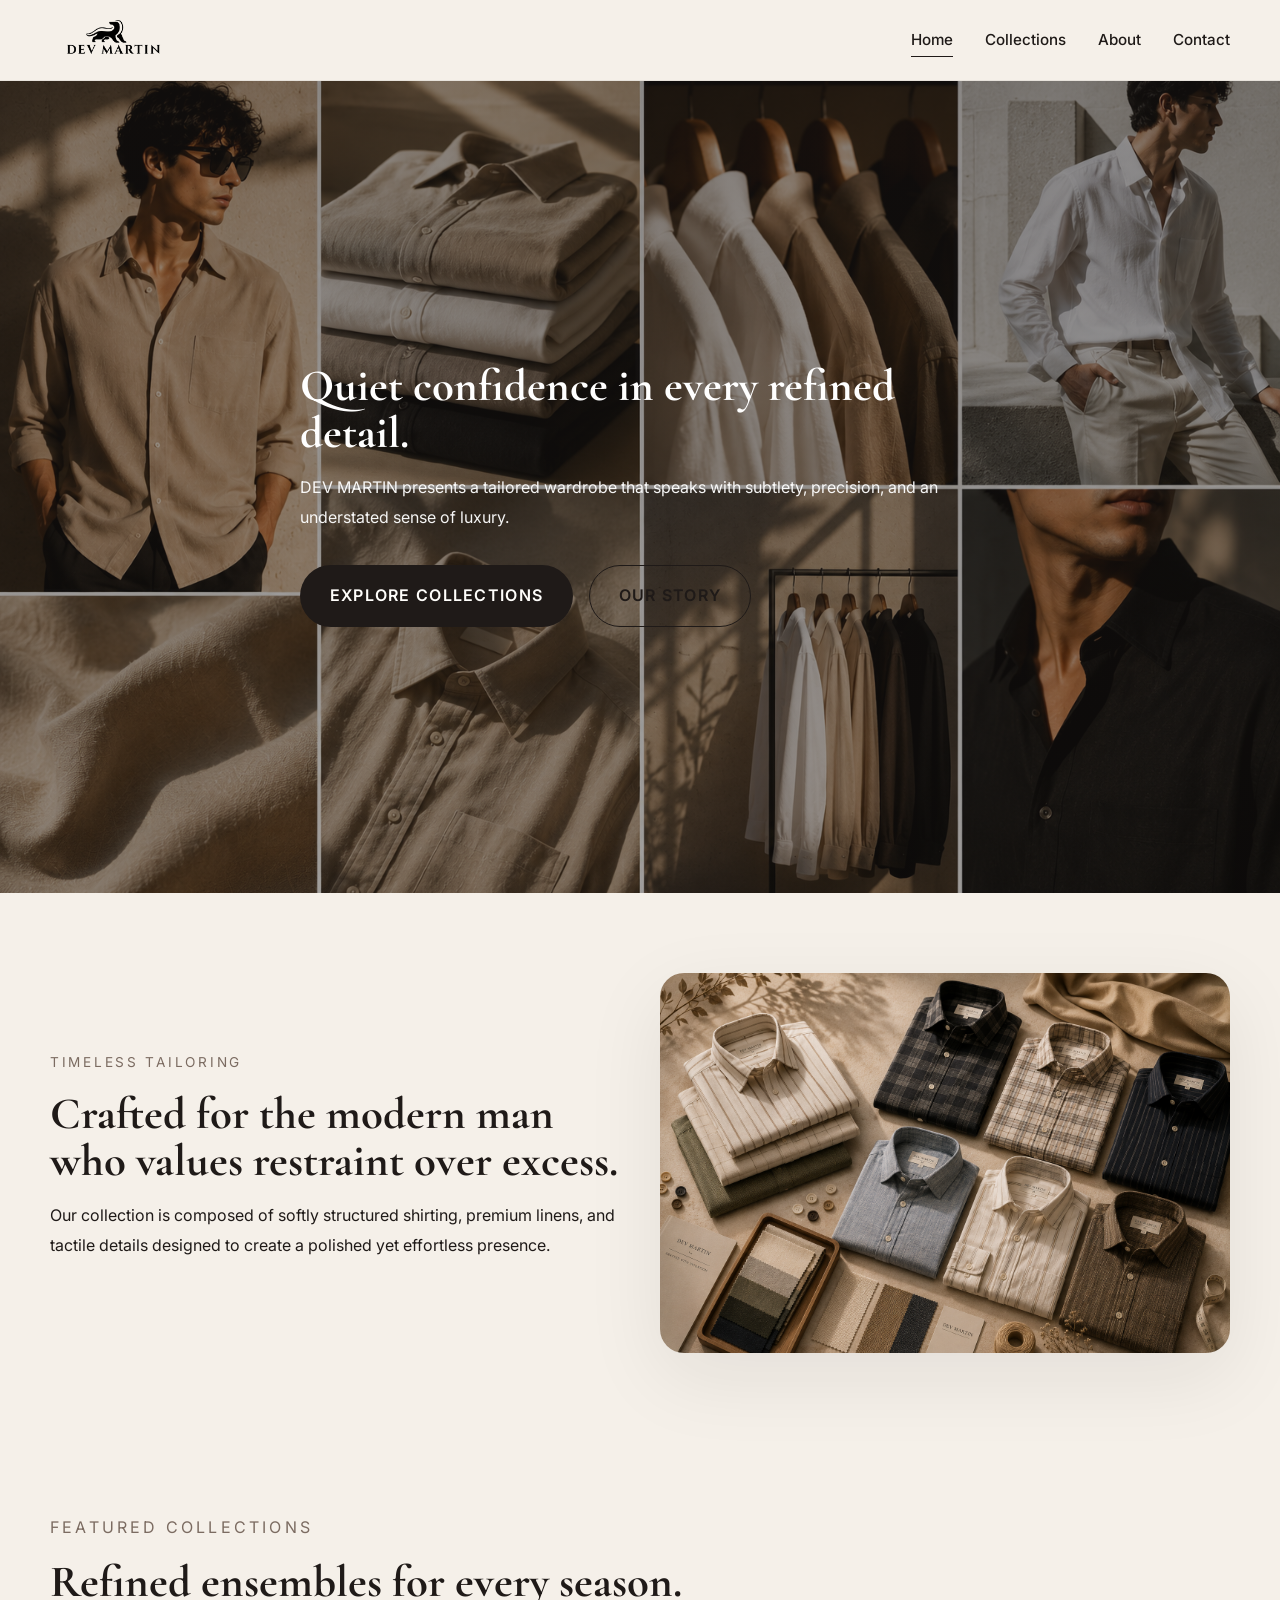
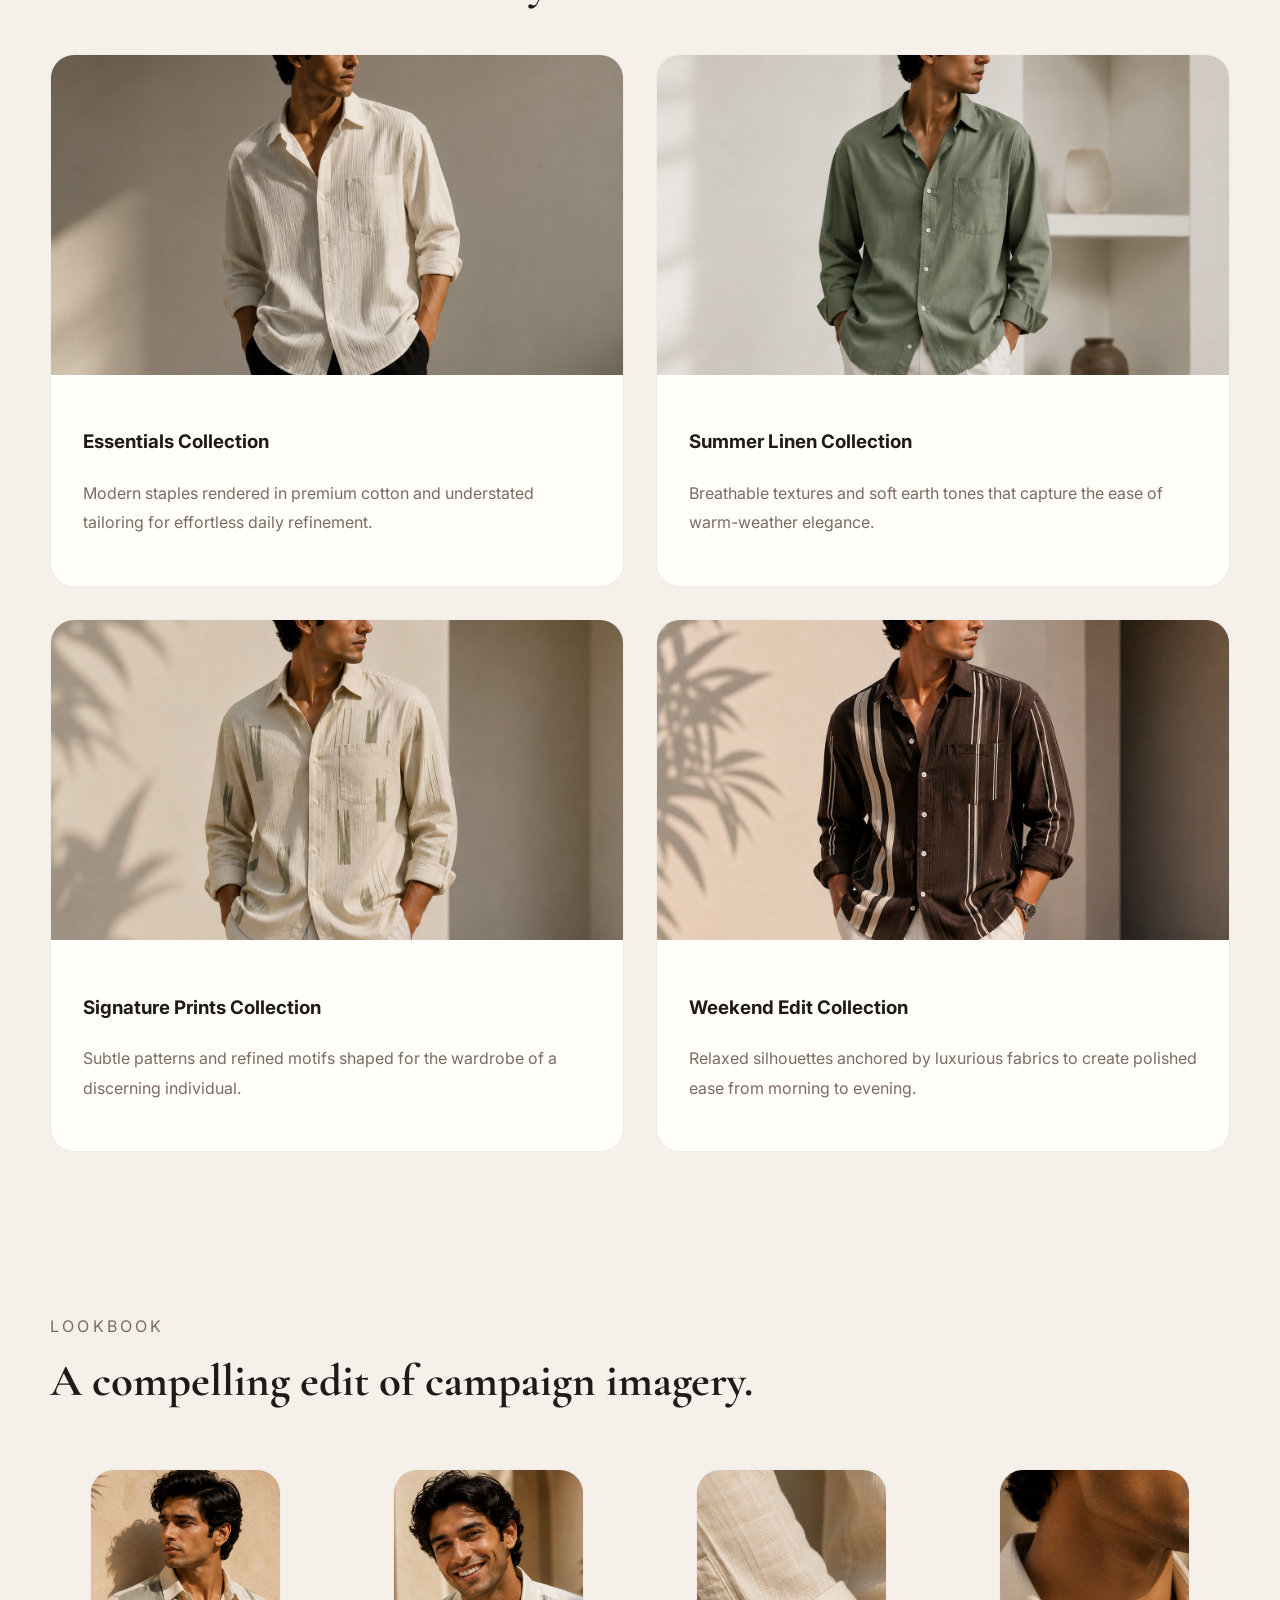
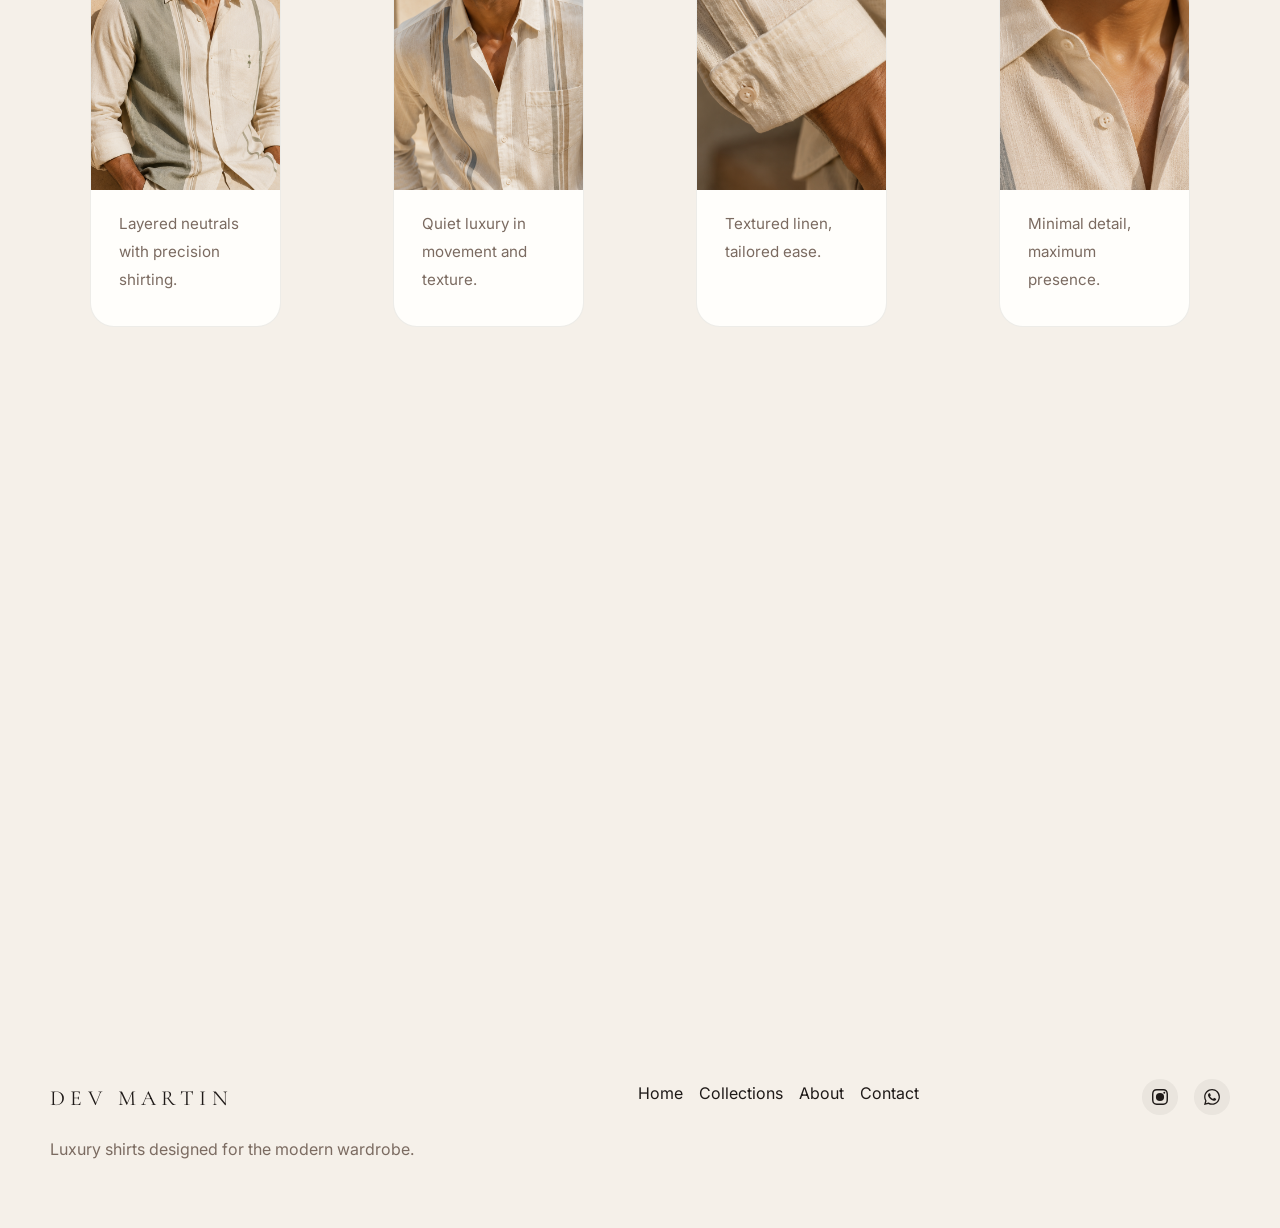
==== index.html @ 381adfbc "initial commit" ====
<!DOCTYPE html>
<html lang="en">
<head>
  <meta charset="UTF-8">
  <meta name="viewport" content="width=device-width, initial-scale=1.0">
  <title>DEV MARTIN | Luxury Shirt Atelier</title>
  <link rel="preconnect" href="https://fonts.googleapis.com">
  <link rel="preconnect" href="https://fonts.gstatic.com" crossorigin>
  <link href="https://fonts.googleapis.com/css2?family=Cormorant+Garamond:wght@500;600;700&family=Inter:wght@300;400;500;600;700&display=swap" rel="stylesheet">
  <link rel="stylesheet" href="css/style.css">
</head>
<body>
  <header class="site-header">
    <div class="container header-inner">
      <div class="brand-wrapper">
        <img src="assets\logos\logo_black.png" alt="Logo" class="brand-logo">
        <a href="index.html" class="brand"></a>
      </div>
      <nav class="site-nav">
        <ul class="nav-list">
          <li><a href="index.html" class="nav-link">Home</a></li>
          <li><a href="collections.html" class="nav-link">Collections</a></li>
          <li><a href="about.html" class="nav-link">About</a></li>
          <li><a href="contact.html" class="nav-link">Contact</a></li>
        </ul>
      </nav>
      <button class="mobile-toggle" aria-label="Open navigation">
        <span></span>
        <span></span>
        <span></span>
      </button>
    </div>
    <div class="mobile-menu">
      <ul class="mobile-nav-list">
        <li><a href="index.html" class="nav-link">Home</a></li>
        <li><a href="collections.html" class="nav-link">Collections</a></li>
        <li><a href="about.html" class="nav-link">About</a></li>
        <li><a href="contact.html" class="nav-link">Contact</a></li>
      </ul>
    </div>
  </header>

  <main>
    <section class="hero hero-home">
      <!-- Hero Image -->
      <div class="hero-image" aria-hidden="true"></div>
      <div class="hero-copy container">
        <p class="eyebrow"></p>
        <h1>Quiet confidence in every refined detail.</h1>
        <p class="hero-text">DEV MARTIN presents a tailored wardrobe that speaks with subtlety, precision, and an understated sense of luxury.</p>
        <div class="hero-actions">
          <a href="collections.html" class="button button-primary">Explore Collections</a>
          <a href="about.html" class="button button-secondary">Our Story</a>
        </div>
      </div>
    </section>

    <section class="section intro-section container" id="brand-intro">
      <div class="grid-two">
        <div class="intro-copy reveal">
          <p class="eyebrow">Timeless tailoring</p>
          <h2>Crafted for the modern man who values restraint over excess.</h2>
          <p>Our collection is composed of softly structured shirting, premium linens, and tactile details designed to create a polished yet effortless presence.</p>
        </div>
        <div class="intro-image reveal">
          <!-- About Section Image -->
          <img src="assets\images\brand_intro.png" alt="Luxury shirt collar detail" loading="lazy">
        </div>
      </div>
    </section>

    <section class="section featured-collections container">
      <div class="section-head reveal">
        <p class="eyebrow">Featured Collections</p>
        <h2>Refined ensembles for every season.</h2>
      </div>
      <div class="collections-grid">
        <article class="collection-card reveal">
          <!-- Collection 1 Image -->
          <img src="assets/collections/essentials.png" alt="Essentials Collection shirt display">
          <div class="card-copy">
            <h3>Essentials Collection</h3>
            <p>Modern staples rendered in premium cotton and understated tailoring for effortless daily refinement.</p>
          </div>
        </article>
        <article class="collection-card reveal">
          <!-- Collection 2 Image -->
          <img src="assets/collections/summer_linen.png" alt="Summer Linen Collection look">
          <div class="card-copy">
            <h3>Summer Linen Collection</h3>
            <p>Breathable textures and soft earth tones that capture the ease of warm-weather elegance.</p>
          </div>
        </article>
        <article class="collection-card reveal">
          <!-- Collection 3 Image -->
          <img src="assets/collections/signature_print.png" alt="Signature Prints Collection styling">
          <div class="card-copy">
            <h3>Signature Prints Collection</h3>
            <p>Subtle patterns and refined motifs shaped for the wardrobe of a discerning individual.</p>
          </div>
        </article>
        <article class="collection-card reveal">
          <!-- Collection 4 Image -->
          <img src="assets/collections/weekend_edit.png" alt="Weekend Edit Collection relaxed styling">
          <div class="card-copy">
            <h3>Weekend Edit Collection</h3>
            <p>Relaxed silhouettes anchored by luxurious fabrics to create polished ease from morning to evening.</p>
          </div>
        </article>
      </div>
    </section>

    <!-- <section class="section style-section">
      <div class="container split-panel">
        <div class="panel-image reveal">
         
          <img src="assets/images/signature_styles.png" alt="Signature shirt style detail">
        </div>
        <div class="panel-copy reveal">
          <p class="eyebrow">Signature Style</p>
          <h2>Structured simplicity, elevated through material and finish.</h2>
          <p>Our design approach is rooted in clean lines, quiet luxury, and a commitment to refined comfort. Each piece is conceived to support a versatile, intentional wardrobe.</p>
        </div>
      </div>
    </section> -->

    <section class="section lookbook-section container">
      <div class="section-head reveal">
        <p class="eyebrow">Lookbook</p>
        <h2>A compelling edit of campaign imagery.</h2>
      </div>
      <div class="lookbook-grid">
        <figure class="lookbook-card reveal">
          <!-- Lookbook Image 1 -->
          <img src="assets/lookbook/lookbook-1.png" alt="Editorial portrait with luxury shirt">
          <figcaption>Layered neutrals with precision shirting.</figcaption>
        </figure>
        <figure class="lookbook-card reveal">
          <!-- Lookbook Image 2 -->
          <img src="assets/lookbook/lookbook-2.png" alt="Menswear editorial using neutral tones">
          <figcaption>Quiet luxury in movement and texture.</figcaption>
        </figure>
        <figure class="lookbook-card reveal">
          <!-- Lookbook Image 3 -->
          <img src="assets/lookbook/lookbook-3.png" alt="Close-up of linen shirt sleeve">
          <figcaption>Textured linen, tailored ease.</figcaption>
        </figure>
        <figure class="lookbook-card reveal">
          <!-- Lookbook Image 4 -->
          <img src="assets/lookbook/lookbook-4.png" alt="Editorial detail of shirt collar and cuff">
          <figcaption>Minimal detail, maximum presence.</figcaption>
        </figure>
      </div>
    </section>

    <section class="section philosophy-section container">
      <div class="section-head reveal">
        <p class="eyebrow">Design Philosophy</p>
        <h2>A modern wardrobe built around intention.</h2>
      </div>
      <div class="philosophy-grid">
        <article class="philosophy-card reveal">
          <h3>Material Excellence</h3>
          <p>Natural linens, brushed cottons, and softly structured shirting deliver a tactile experience that lasts beyond the season.</p>
        </article>
        <article class="philosophy-card reveal">
          <h3>Quiet Luxury</h3>
          <p>The collection is designed to feel understated at first glance and rich in detail on closer inspection.</p>
        </article>
        <article class="philosophy-card reveal">
          <h3>Contemporary Craft</h3>
          <p>Tailoring that frames the body with ease and precision, honoring both cut and comfort.</p>
        </article>
      </div>
    </section>
<!--     
    <section class="section testimonials-section container">
      <div class="section-head reveal">
        <p class="eyebrow">Testimonials</p>
        <h2>Voices that echo the Maison Loré ethos.</h2>
      </div>
      <div class="testimonial-grid">
        <blockquote class="testimonial-card reveal">
          "Every shirt feels like a quiet statement — the cut, the fabric, the attention to proportion are exceptional."
          <footer>— Creative Director, Paris Atelier</footer>
        </blockquote>
        <blockquote class="testimonial-card reveal">
          "The pieces are made for a refined lifestyle, designed to make the man wearing them feel confident and composed."
          <footer>— Fashion Editor, Haute Living</footer>
        </blockquote>
        <blockquote class="testimonial-card reveal">
          "Maison Loré balances modern minimalism with an intimate sense of luxury. Each collection is beautifully curated."
          <footer>— Menswear Stylist, Studio 91</footer>
        </blockquote>
      </div>
    </section>

    <section class="section contact-cta-section">
      <div class="contact-cta container reveal">
        <div>
          <p class="eyebrow">Connect with the atelier</p>
          <h2>For press, bespoke inquiries, and editorial collaborations.</h2>
        </div>
        <a href="contact.html" class="button button-primary">Contact Us</a>
      </div>
    </section>
  </main> -->

  <footer class="site-footer">
    <div class="container footer-inner">
      <div class="footer-brand">
        <span class="brand">DEV MARTIN</span>
        <p>Luxury shirts designed for the modern wardrobe.</p>
      </div>
      <div class="footer-links">
        <a href="index.html">Home</a>
        <a href="collections.html">Collections</a>
        <a href="about.html">About</a>
        <a href="contact.html">Contact</a>
      </div>
      <div class="footer-social">
        <a id="instagramLink" href="https://www.instagram.com/dev_martin2026" class="social-link" aria-label="Instagram" target="_blank" rel="noreferrer noopener">
          <svg viewBox="0 0 24 24" aria-hidden="true"><path fill="currentColor" d="M12 2.163c3.204 0 3.584.012 4.85.07 3.252.148 4.771 1.691 4.919 4.919.058 1.265.069 1.645.069 4.849 0 3.205-.012 3.584-.069 4.849-.149 3.225-1.664 4.771-4.919 4.919-1.266.057-1.645.069-4.849.069-3.205 0-3.584-.012-4.849-.069-3.259-.149-4.771-1.699-4.919-4.92-.057-1.265-.069-1.644-.069-4.849 0-3.204.013-3.583.069-4.849.149-3.227 1.664-4.771 4.919-4.919 1.266-.057 1.645-.069 4.849-.069zm0-2.163c-3.259 0-3.667.014-4.947.072-4.358.2-6.78 2.618-6.98 6.98-.059 1.281-.073 1.689-.073 4.948 0 3.259.014 3.668.072 4.948.2 4.358 2.618 6.78 6.98 6.98 1.281.058 1.689.072 4.948.072 3.259 0 3.668-.014 4.948-.072 4.354-.2 6.782-2.618 6.979-6.98.059-1.28.073-1.689.073-4.948 0-3.259-.014-3.667-.072-4.947-.196-4.354-2.617-6.78-6.979-6.98-1.281-.059-1.69-.073-4.949-.073zM5.838 12a6.162 6.162 0 1 1 12.324 0 6.162 6.162 0 0 1-12.324 0zM12 16a4 4 0 1 1 0-8 4 4 0 0 1 0 8zm4.965-10.322a1.44 1.44 0 1 1 2.881.001 1.44 1.44 0 0 1-2.881-.001z"/></svg>
        </a>
        
        <a id="whatsappLink" href="https://wa.me/8086893363" class="social-link" aria-label="WhatsApp" target="_blank" rel="noreferrer noopener">
          <svg viewBox="0 0 24 24" aria-hidden="true">
          <path fill="currentColor" d="M20.52 3.48A11.82 11.82 0 0 0 12.06 0C5.52 0 .21 5.31.21 11.85c0 2.09.55 4.13 1.59 5.93L0 24l6.4-1.68a11.83 11.83 0 0 0 5.66 1.44h.01c6.53 0 11.85-5.31 11.85-11.85 0-3.16-1.23-6.13-3.4-8.43zm-8.46 18.3a9.88 9.88 0 0 1-5.04-1.38l-.36-.21-3.8 1 1.01-3.7-.23-.38a9.88 9.88 0 0 1-1.52-5.26c0-5.47 4.45-9.92 9.93-9.92 2.65 0 5.14 1.03 7.01 2.91a9.84 9.84 0 0 1 2.9 7.01c0 5.47-4.45 9.93-9.9 9.93zm5.44-7.44c-.3-.15-1.77-.87-2.04-.97-.27-.1-.47-.15-.66.15-.2.3-.76.97-.94 1.17-.17.2-.35.22-.65.07-.3-.15-1.25-.46-2.38-1.47-.88-.78-1.47-1.74-1.64-2.03-.17-.3-.02-.46.13-.61.13-.13.3-.35.45-.52.15-.17.2-.3.3-.5.1-.2.05-.37-.02-.52-.08-.15-.67-1.62-.92-2.22-.24-.58-.48-.5-.66-.5h-.56c-.2 0-.52.07-.8.37-.27.3-1.05 1.03-1.05 2.5s1.08 2.9 1.23 3.1c.15.2 2.12 3.24 5.13 4.54.72.31 1.29.49 1.73.63.73.23 1.39.2 1.91.12.58-.09 1.77-.72 2.02-1.42.25-.7.25-1.3.17-1.42-.08-.12-.28-.2-.58-.35z"/>
          </svg>
        </a>
      </div>
    </div>
  </footer>

  <script src="js/script.js"></script>
</body>
</html>
---- css/style.css ----
:root {
  --bg: #f5f0e9;
  --surface: #fffefb;
  --text: #1f1a18;
  --muted: #7b6b61;
  --border: rgba(31, 26, 24, 0.08);
  --accent: #a39482;
  --accent-dark: #6f5e4f;
  --shadow: 0 24px 80px rgba(31, 26, 24, 0.08);
  --radius: 24px;
}

* {
  box-sizing: border-box;
}

html {
  scroll-behavior: smooth;
}

body {
  margin: 0;
  min-height: 100vh;
  font-family: 'Inter', system-ui, -apple-system, BlinkMacSystemFont, 'Segoe UI', sans-serif;
  color: var(--text);
  background: var(--bg);
  line-height: 1.85;
}

img {
  display: block;
  max-width: 100%;
  height: auto;
}

button,
input,
textarea,
a {
  font: inherit;
}

.container {
  width: min(1180px, calc(100% - 3rem));
  margin: 0 auto;
}

.site-header {
  position: sticky;
  top: 0;
  z-index: 20;
  backdrop-filter: blur(14px);
  background: rgba(245, 240, 233, 0.93);
  border-bottom: 1px solid rgba(31, 26, 24, 0.06);
}

.header-inner {
  display: flex;
  align-items: center;
  justify-content: space-between;
  gap: 1rem;
  padding: 1.25rem 0;
}

.brand-wrapper {
  display: flex;
  align-items: center;
  gap: 0.75rem;
}

.brand-logo {
  height: 2.5rem;
  width: auto;
  display: block;
}

.brand {
  font-family: 'Cormorant Garamond', Georgia, serif;
  font-size: 1.35rem;
  letter-spacing: 0.25em;
  text-transform: uppercase;
  color: var(--text);
  text-decoration: none;
}

.site-nav {
  display: flex;
}

.nav-list,
.mobile-nav-list {
  list-style: none;
  margin: 0;
  padding: 0;
  display: flex;
  gap: 2rem;
}

.nav-link {
  color: var(--text);
  text-decoration: none;
  font-size: 0.95rem;
  font-weight: 500;
  position: relative;
}

.nav-link::after {
  content: '';
  position: absolute;
  left: 0;
  bottom: -0.5rem;
  width: 0;
  height: 1px;
  background: var(--text);
  transition: width 0.3s ease;
}

.nav-link:hover::after,
.nav-link.active::after {
  width: 100%;
}

.mobile-toggle {
  display: none;
  border: 0;
  background: transparent;
  cursor: pointer;
  padding: 0.5rem;
}

.mobile-toggle span {
  display: block;
  width: 1.75rem;
  height: 2px;
  background: var(--text);
  margin: 0.35rem 0;
  transition: transform 0.3s ease, opacity 0.3s ease;
}

.mobile-menu {
  display: none;
}

.hero {
  position: relative;
  min-height: calc(100vh - 88px);
  display: grid;
  align-items: center;
  padding: 0;
  overflow: hidden;
}

.hero-image {
  position: absolute;
  inset: 0;
  background-size: cover;
  background-position: center;
  background-repeat: no-repeat;
  z-index: 0;
}

/* Hero Section Background Images - Update the URLs below to change the background */
.hero-home .hero-image {
  background-image: url(../assets/images/hero-hero.png);
  background-color: #e8ddd1;
}

.hero-collections .hero-image {
  background-image: url('assets/images/hero-collections.png');
}

.hero-about .hero-image {
  background-image: url('assets/images/hero-about.png');
}

.hero-contact .hero-image {
  background-image: url('assets/images/hero-contact.png');
}

.hero::before {
  content: '';
  position: absolute;
  inset: 0;
  background: linear-gradient(180deg, rgba(31, 26, 24, 0.5), rgba(31, 26, 24, 0.4));
  z-index: 1;
}

.hero-copy {
  position: relative;
  z-index: 2;
  max-width: 680px;
  padding: 4rem 0;
}

.hero .eyebrow {
  color: rgba(255, 255, 255, 0.9) !important;
}

.hero h1 {
  color: #ffffff !important;
}

.hero .hero-text {
  color: rgba(255, 255, 255, 0.95) !important;
}

.eyebrow {
  margin: 0 0 1rem;
  font-size: 0.85rem;
  letter-spacing: 0.2em;
  text-transform: uppercase;
  color: var(--muted);
}

.hero h1,
.section-head h2,
.intro-copy h2,
.panel-copy h2,
.craft-copy h2,
.contact-form-wrap h2 {
  font-family: 'Cormorant Garamond', Georgia, serif;
  font-size: clamp(2rem, 3.5vw, 4.4rem);
  line-height: 1.05;
  margin: 0;
}

.hero-text,
.section-head p,
.detail-card p,
.card-copy p,
.contact-form label span,
.footer-brand p,
.contact-details p {
  color: var(--muted);
  font-size: 1rem;
}

.hero-actions {
  display: flex;
  flex-wrap: wrap;
  gap: 1rem;
  margin-top: 2rem;
}

.button {
  border: 1px solid transparent;
  padding: 0.95rem 1.8rem;
  border-radius: 999px;
  text-decoration: none;
  display: inline-flex;
  align-items: center;
  justify-content: center;
  transition: all 0.35s ease;
  font-weight: 600;
  letter-spacing: 0.08em;
  text-transform: uppercase;
}

.button-primary {
  background: var(--text);
  color: var(--surface);
}

.button-secondary {
  background: transparent;
  color: var(--text);
  border-color: var(--text);
}

.button:hover {
  transform: translateY(-1px);
}

.section {
  padding: 5rem 0;
}

.section-head {
  max-width: 720px;
  margin-bottom: 3rem;
}

.grid-two {
  display: grid;
  grid-template-columns: 1fr 1fr;
  gap: 2.5rem;
  align-items: center;
}

.intro-image img,
.panel-image img,
.craft-image img {
  border-radius: var(--radius);
  box-shadow: var(--shadow);
}

.featured-collections .collections-grid,
.collection-grid,
.lookbook-grid,
.philosophy-grid,
.testimonial-grid,
.details-grid,
.contact-grid {
  display: grid;
  gap: 2rem;
}

.featured-collections .collections-grid,
.collection-grid {
  grid-template-columns: repeat(2, minmax(0, 1fr));
}

.collection-card,
.lookbook-card,
.philosophy-card,
.testimonial-card,
.detail-card {
  background: var(--surface);
  border: 1px solid var(--border);
  border-radius: var(--radius);
  overflow: hidden;
}

.collection-card img,
.lookbook-card img {
  width: 100%;
  height: 320px;
  object-fit: cover;
}

.collection-card .card-copy,
.testimonial-card,
.philosophy-card,
.detail-card,
.callout-copy {
  padding: 2rem;
}

.collection-card:hover,
.lookbook-card:hover {
  transform: translateY(-6px);
  box-shadow: 0 20px 70px rgba(31, 26, 24, 0.1);
}

.collection-card,
.lookbook-card,
.philosophy-card,
.testimonial-card,
.detail-card {
  transition: transform 0.3s ease, box-shadow 0.3s ease;
}

.lookbook-grid {
  grid-template-columns: repeat(4, minmax(0, 1fr));
}

.lookbook-card figcaption {
  padding: 1.25rem 1.75rem 2rem;
  color: var(--muted);
  font-size: 0.95rem;
}

.signature-style,
.panel-copy,
.callout-panel {
  display: flex;
  align-items: center;
}

.style-section .split-panel,
.featured-panel .split-panel,
.contact-section .contact-grid {
  gap: 2.5rem;
}

.panel-copy h2,
.craft-copy h2 {
  margin-bottom: 1.2rem;
}

.philosophy-grid,
.details-grid {
  grid-template-columns: repeat(3, minmax(0, 1fr));
}

.philosophy-card,
.detail-card {
  min-height: 260px;
}

.testimonial-grid {
  grid-template-columns: repeat(3, minmax(0, 1fr));
}

.testimonial-card {
  padding: 2rem;
  font-style: italic;
  display: flex;
  flex-direction: column;
  justify-content: space-between;
}

.testimonial-card footer {
  margin-top: 1.5rem;
  font-size: 0.95rem;
  color: var(--muted);
  font-style: normal;
}

.contact-form label {
  display: grid;
  gap: 0.75rem;
  margin-bottom: 1.5rem;
}

.contact-form input,
.contact-form textarea {
  border: 1px solid rgba(31, 26, 24, 0.12);
  background: var(--surface);
  border-radius: 18px;
  padding: 1rem 1.2rem;
  color: var(--text);
  transition: border-color 0.3s ease, box-shadow 0.3s ease;
}

.contact-form input:focus,
.contact-form textarea:focus {
  outline: none;
  border-color: var(--accent);
  box-shadow: 0 0 0 4px rgba(163, 148, 130, 0.12);
}

.contact-form-wrap {
  background: var(--surface);
  padding: 2.5rem;
  border-radius: var(--radius);
  border: 1px solid var(--border);
}

.contact-details {
  display: grid;
  gap: 1.5rem;
}

.detail-block h3 {
  margin: 0 0 0.65rem;
  font-family: 'Cormorant Garamond', Georgia, serif;
  font-size: 1.3rem;
}

.footer-inner {
  display: flex;
  justify-content: space-between;
  gap: 2rem;
  padding: 3rem 0;
  align-items: flex-start;
}

.footer-links,
.footer-social {
  display: flex;
  flex-wrap: wrap;
  gap: 1rem;
}

.footer-links a,
.footer-social a {
  color: var(--text);
  text-decoration: none;
}

.social-link {
  width: 2.25rem;
  height: 2.25rem;
  display: inline-flex;
  align-items: center;
  justify-content: center;
  border-radius: 50%;
  background: rgba(31, 26, 24, 0.05);
}

.social-link svg {
  width: 1rem;
  height: 1rem;
  fill: var(--text);
}

.reveal {
  opacity: 0;
  transform: translateY(24px);
  transition: opacity 0.8s ease, transform 0.8s ease;
}

.reveal.visible {
  opacity: 1;
  transform: translateY(0);
}

.contact-cta-section {
  background: #f0e9df;
}

.contact-cta {
  padding: 3.5rem 2rem;
  border-radius: 28px;
  display: flex;
  align-items: center;
  justify-content: space-between;
  gap: 2rem;
  background: rgba(255, 255, 255, 0.82);
  border: 1px solid var(--border);
}

.contact-cta h2 {
  font-size: clamp(2rem, 3vw, 2.8rem);
}

.callout-panel {
  background: rgba(255, 255, 255, 0.88);
  border: 1px solid var(--border);
  border-radius: var(--radius);
  padding: 2.5rem;
}

@media (max-width: 1050px) {
  .featured-collections .collections-grid,
  .collection-grid,
  .lookbook-grid,
  .philosophy-grid,
  .testimonial-grid,
  .details-grid {
    grid-template-columns: 1fr;
  }

  .grid-two,
  .footer-inner,
  .contact-grid {
    grid-template-columns: 1fr;
  }
}

@media (max-width: 860px) {
  .hero {
    min-height: 70vh;
  }

  .hero-copy {
    padding: 2.5rem 0;
  }
}

@media (max-width: 720px) {
  .header-inner {
    padding: 1rem 0;
  }

  .brand-logo {
    height: 2rem;
  }

  .brand {
    font-size: 1.1rem;
  }

  .nav-list {
    display: none;
  }

  .mobile-toggle {
    display: block;
  }

  .mobile-menu {
    display: none;
    background: rgba(245, 240, 233, 0.98);
    border-top: 1px solid rgba(31, 26, 24, 0.06);
  }

  body.nav-open .mobile-menu {
    display: block;
  }

  .mobile-nav-list {
    flex-direction: column;
    padding: 1.5rem 2rem 2rem;
    gap: 1rem;
  }

  .hero-copy h1,
  .panel-copy h2,
  .craft-copy h2,
  .contact-form-wrap h2 {
    font-size: clamp(2rem, 5vw, 2.8rem);
  }

  .button {
    width: 100%;
  }

  .contact-cta {
    flex-direction: column;
    align-items: flex-start;
  }
}

@media (max-width: 520px) {
  .hero-copy,
  .intro-copy,
  .panel-copy,
  .craft-copy,
  .section-head,
  .callout-panel,
  .contact-form-wrap {
    padding: 0;
  }

  .hero {
    min-height: 60vh;
  }

  .hero-text,
  .button {
    font-size: 0.95rem;
  }
}
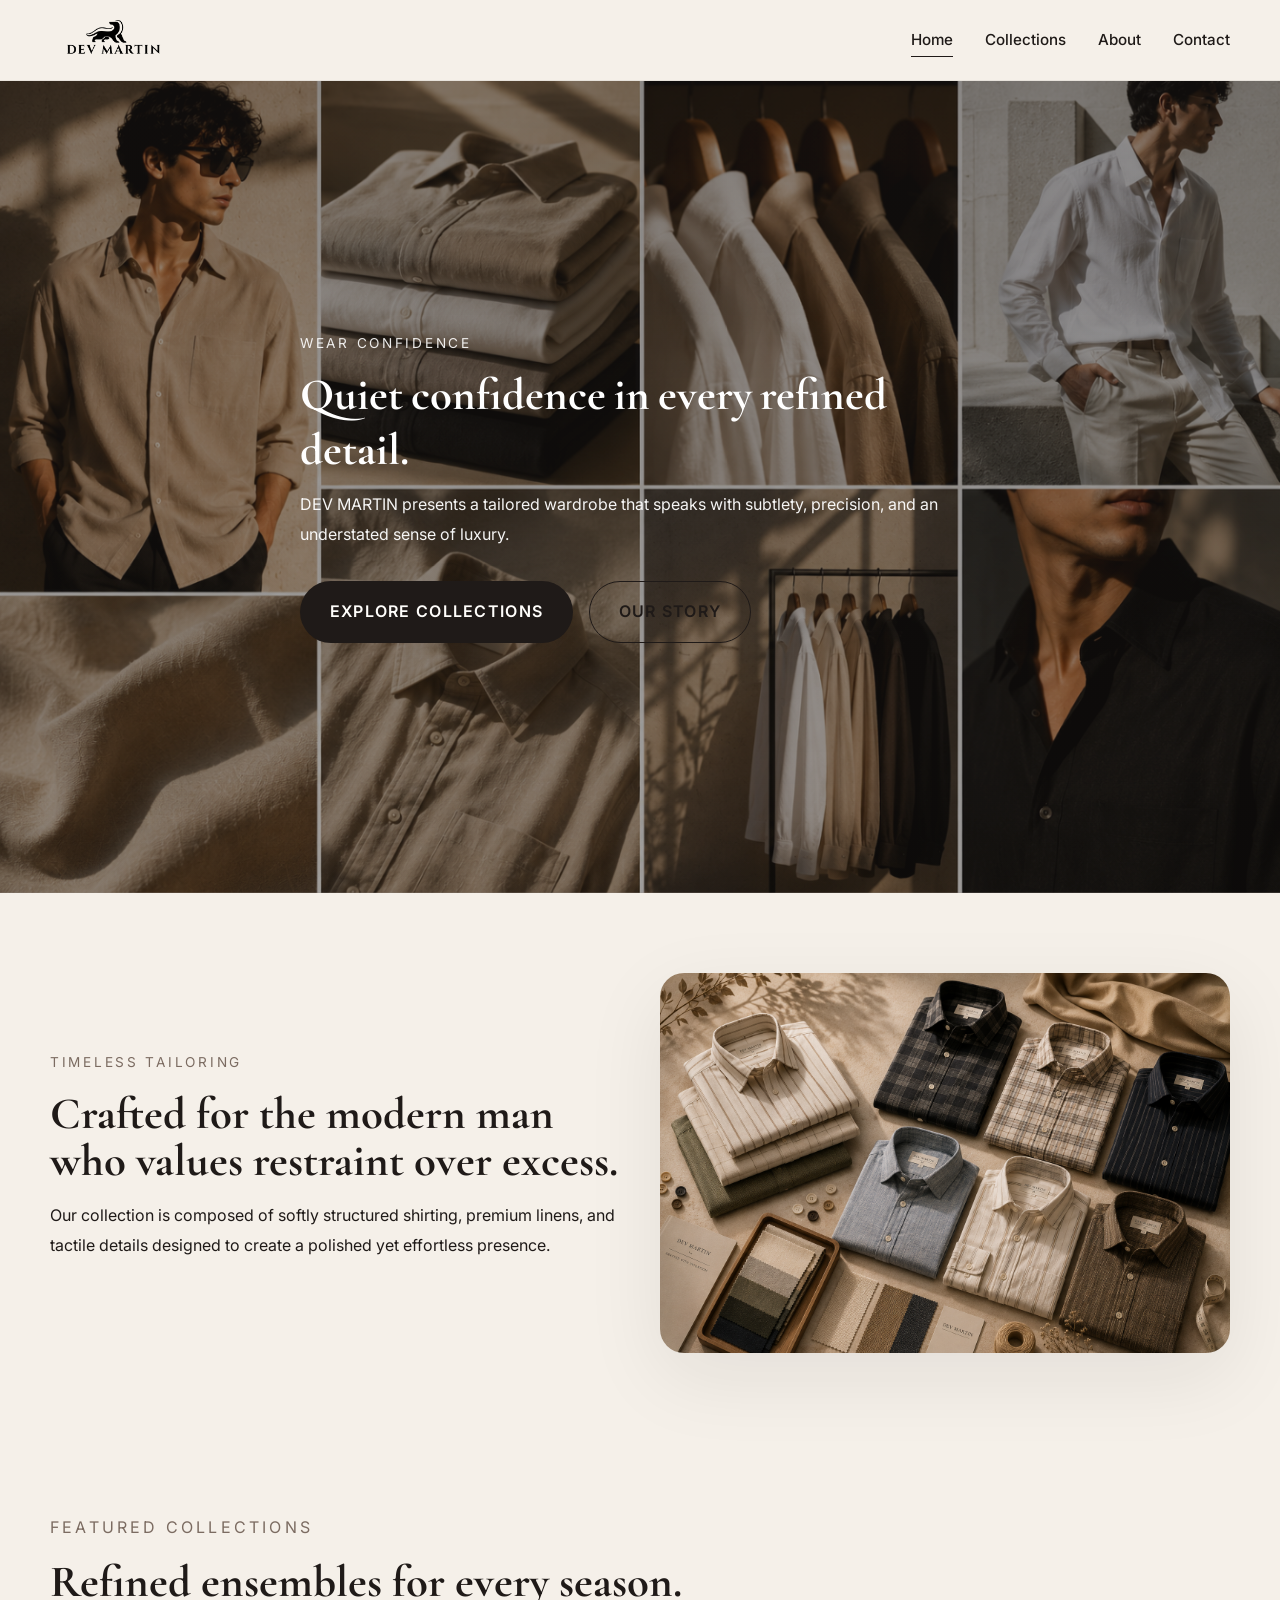
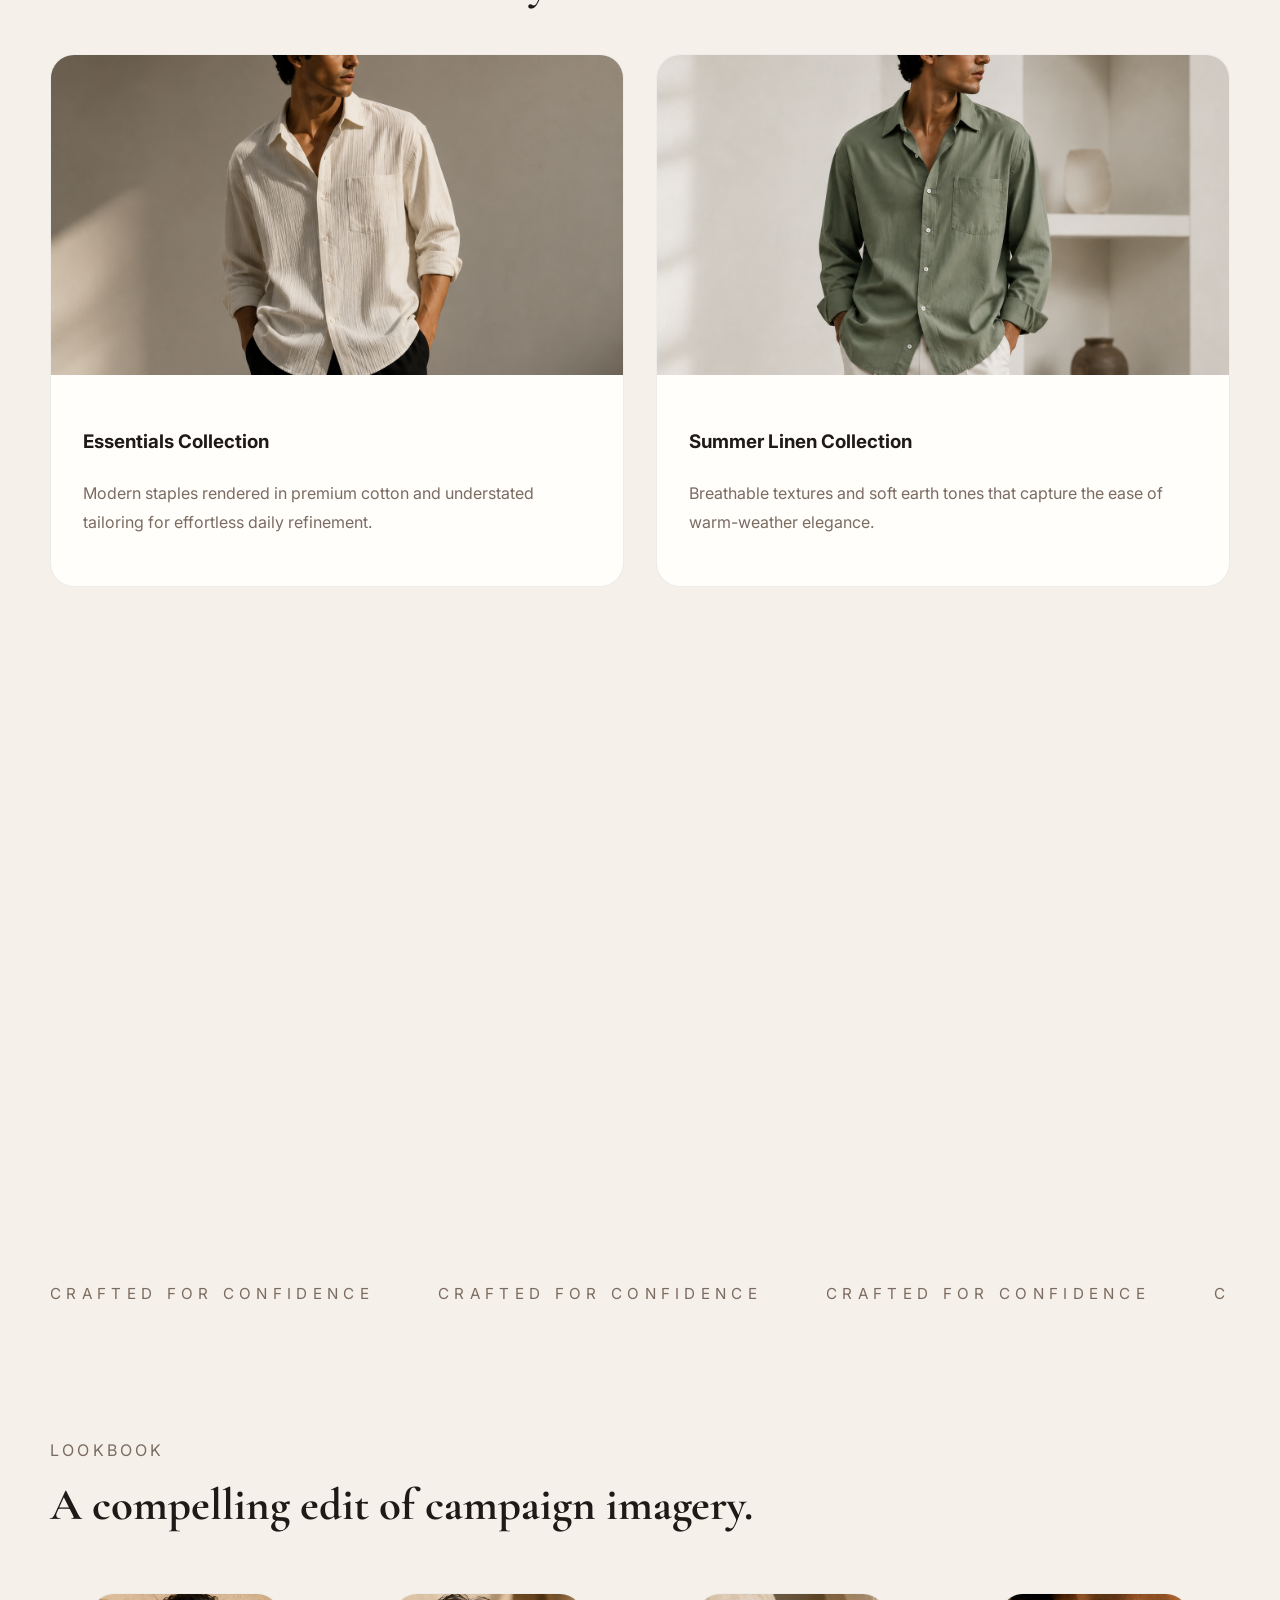
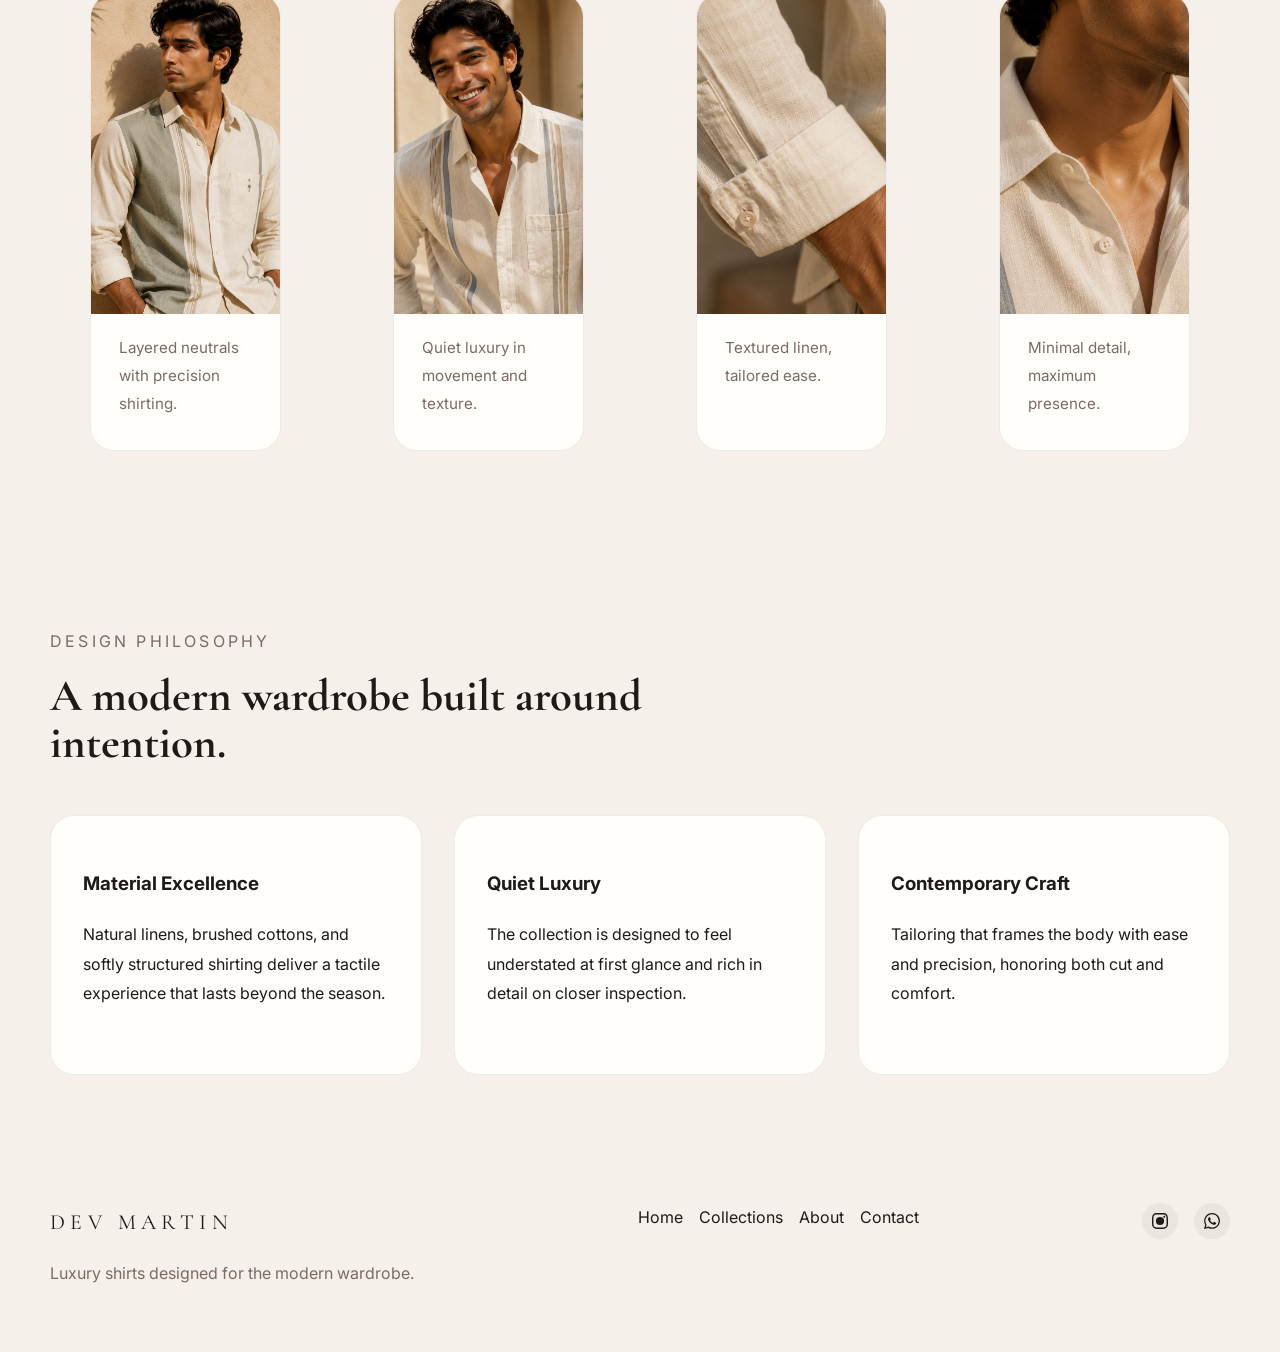
==== commit 03df75fd: "after animations" ====
--- a/index.html
+++ b/index.html
@@ -3,7 +3,7 @@
 <head>
   <meta charset="UTF-8">
   <meta name="viewport" content="width=device-width, initial-scale=1.0">
-  <title>DEV MARTIN | Luxury Shirt Atelier</title>
+  <title>DEV MARTIN | Luxury Shirt Brand</title>
   <link rel="preconnect" href="https://fonts.googleapis.com">
   <link rel="preconnect" href="https://fonts.gstatic.com" crossorigin>
   <link href="https://fonts.googleapis.com/css2?family=Cormorant+Garamond:wght@500;600;700&family=Inter:wght@300;400;500;600;700&display=swap" rel="stylesheet">
@@ -44,11 +44,18 @@
     <section class="hero hero-home">
       <!-- Hero Image -->
       <div class="hero-image" aria-hidden="true"></div>
-      <div class="hero-copy container">
-        <p class="eyebrow"></p>
-        <h1>Quiet confidence in every refined detail.</h1>
-        <p class="hero-text">DEV MARTIN presents a tailored wardrobe that speaks with subtlety, precision, and an understated sense of luxury.</p>
-        <div class="hero-actions">
+      <div class="hero-copy container reveal">
+        <p class="eyebrow">WEAR CONFIDENCE</p>
+        <h1 class="hero-title">
+          <span class="split-word">Quiet</span>
+          <span class="split-word">confidence</span>
+          <span class="split-word">in</span>
+          <span class="split-word">every</span>
+          <span class="split-word">refined</span>
+          <span class="split-word">detail.</span>
+        </h1>
+        <p class="hero-text reveal">DEV MARTIN presents a tailored wardrobe that speaks with subtlety, precision, and an understated sense of luxury.</p>
+        <div class="hero-actions reveal">
           <a href="collections.html" class="button button-primary">Explore Collections</a>
           <a href="about.html" class="button button-secondary">Our Story</a>
         </div>
@@ -123,7 +130,20 @@
         </div>
       </div>
     </section> -->
-
+    <section class="marquee-section" aria-hidden="true">
+      <div class="container marquee">
+        <div class="marquee-track">
+          <span>CRAFTED FOR CONFIDENCE</span>
+          <span>CRAFTED FOR CONFIDENCE</span>
+          <span>CRAFTED FOR CONFIDENCE</span>
+          <span>CRAFTED FOR CONFIDENCE</span>
+          <span>CRAFTED FOR CONFIDENCE</span>
+          <span>CRAFTED FOR CONFIDENCE</span>
+          <span>CRAFTED FOR CONFIDENCE</span>
+          <span>CRAFTED FOR CONFIDENCE</span>
+        </div>
+      </div>
+    </section>
     <section class="section lookbook-section container">
       <div class="section-head reveal">
         <p class="eyebrow">Lookbook</p>
@@ -133,21 +153,25 @@
         <figure class="lookbook-card reveal">
           <!-- Lookbook Image 1 -->
           <img src="assets/lookbook/lookbook-1.png" alt="Editorial portrait with luxury shirt">
+          <div class="lookbook-overlay"><span>VIEW</span></div>
           <figcaption>Layered neutrals with precision shirting.</figcaption>
         </figure>
         <figure class="lookbook-card reveal">
           <!-- Lookbook Image 2 -->
           <img src="assets/lookbook/lookbook-2.png" alt="Menswear editorial using neutral tones">
+          <div class="lookbook-overlay"><span>VIEW</span></div>
           <figcaption>Quiet luxury in movement and texture.</figcaption>
         </figure>
         <figure class="lookbook-card reveal">
           <!-- Lookbook Image 3 -->
           <img src="assets/lookbook/lookbook-3.png" alt="Close-up of linen shirt sleeve">
+          <div class="lookbook-overlay"><span>VIEW</span></div>
           <figcaption>Textured linen, tailored ease.</figcaption>
         </figure>
         <figure class="lookbook-card reveal">
           <!-- Lookbook Image 4 -->
           <img src="assets/lookbook/lookbook-4.png" alt="Editorial detail of shirt collar and cuff">
+          <div class="lookbook-overlay"><span>VIEW</span></div>
           <figcaption>Minimal detail, maximum presence.</figcaption>
         </figure>
       </div>
@@ -177,20 +201,20 @@
     <section class="section testimonials-section container">
       <div class="section-head reveal">
         <p class="eyebrow">Testimonials</p>
-        <h2>Voices that echo the Maison Loré ethos.</h2>
+        <h2>Voices that echo the DEV MARTIN ethos.</h2>
       </div>
       <div class="testimonial-grid">
         <blockquote class="testimonial-card reveal">
           "Every shirt feels like a quiet statement — the cut, the fabric, the attention to proportion are exceptional."
-          <footer>— Creative Director, Paris Atelier</footer>
+          <footer>— Creative Director, Paris Brand</footer>
         </blockquote>
         <blockquote class="testimonial-card reveal">
           "The pieces are made for a refined lifestyle, designed to make the man wearing them feel confident and composed."
           <footer>— Fashion Editor, Haute Living</footer>
         </blockquote>
         <blockquote class="testimonial-card reveal">
-          "Maison Loré balances modern minimalism with an intimate sense of luxury. Each collection is beautifully curated."
-          <footer>— Menswear Stylist, Studio 91</footer>
+          "DEV MARTIN balances modern minimalism with an intimate sense of luxury. Each collection is beautifully curated."
+          <footer>— Menswear Stylist,brand 91</footer>
         </blockquote>
       </div>
     </section>
@@ -198,7 +222,7 @@
     <section class="section contact-cta-section">
       <div class="contact-cta container reveal">
         <div>
-          <p class="eyebrow">Connect with the atelier</p>
+          <p class="eyebrow">Connect with the Brand</p>
           <h2>For press, bespoke inquiries, and editorial collaborations.</h2>
         </div>
         <a href="contact.html" class="button button-primary">Contact Us</a>
--- a/css/style.css
+++ b/css/style.css
@@ -154,27 +154,29 @@
   position: absolute;
   inset: 0;
   background-size: cover;
-  background-position: center;
+  background-position: center center;
   background-repeat: no-repeat;
   z-index: 0;
-}
-
-/* Hero Section Background Images - Update the URLs below to change the background */
+  will-change: transform, background-position;
+  transform: scale(1.05);
+  animation: heroZoom 8s ease-out forwards;
+}
+
 .hero-home .hero-image {
-  background-image: url(../assets/images/hero-hero.png);
+  background-image: url('../assets/images/hero-home.png');
   background-color: #e8ddd1;
 }
 
 .hero-collections .hero-image {
-  background-image: url('assets/images/hero-collections.png');
+  background-image: url('../assets/images/hero-collections.png');
 }
 
 .hero-about .hero-image {
-  background-image: url('assets/images/hero-about.png');
+  background-image: url('../assets/images/hero-about.png');
 }
 
 .hero-contact .hero-image {
-  background-image: url('assets/images/hero-contact.png');
+  background-image: url('../assets/images/hero-contact.png');
 }
 
 .hero::before {
@@ -271,6 +273,202 @@
   transform: translateY(-1px);
 }
 
+.hero-title {
+  display: flex;
+  flex-wrap: wrap;
+  gap: 0.5rem;
+  overflow: hidden;
+}
+
+.hero-title .split-word {
+  display: inline-block;
+  opacity: 0;
+  transform: translateY(32px);
+  animation: splitIn 0.75s ease forwards;
+}
+
+.hero-title .split-word:nth-child(1) { animation-delay: 0.18s; }
+.hero-title .split-word:nth-child(2) { animation-delay: 0.30s; }
+.hero-title .split-word:nth-child(3) { animation-delay: 0.42s; }
+.hero-title .split-word:nth-child(4) { animation-delay: 0.54s; }
+.hero-title .split-word:nth-child(5) { animation-delay: 0.66s; }
+.hero-title .split-word:nth-child(6) { animation-delay: 0.78s; }
+
+.hero-copy .hero-text,
+.hero-copy .hero-actions {
+  opacity: 0;
+  transform: translateY(18px);
+  animation: revealText 0.75s ease forwards;
+}
+
+.hero-copy .hero-text { animation-delay: 1.1s; }
+.hero-copy .hero-actions { animation-delay: 1.25s; }
+
+.collection-card img {
+  transition: transform 0.7s ease;
+}
+
+.collection-card:hover img {
+  transform: scale(1.05);
+}
+
+.collection-card .card-copy {
+  transition: transform 0.35s ease;
+}
+
+.collection-card:hover .card-copy {
+  transform: translateY(-5px);
+}
+
+.lookbook-card {
+  position: relative;
+  overflow: hidden;
+}
+
+.lookbook-card img {
+  transition: transform 0.7s ease;
+}
+
+.lookbook-overlay {
+  position: absolute;
+  inset: 0;
+  display: flex;
+  align-items: center;
+  justify-content: center;
+  background: rgba(31, 26, 24, 0.24);
+  opacity: 0;
+  transition: opacity 0.45s ease;
+  color: var(--surface);
+  font-size: 0.95rem;
+  letter-spacing: 0.35em;
+  text-transform: uppercase;
+}
+
+.lookbook-card:hover img {
+  transform: scale(1.08);
+}
+
+.lookbook-card:hover .lookbook-overlay {
+  opacity: 1;
+}
+
+.marquee-section {
+  padding: 3rem 0;
+}
+
+.marquee {
+  overflow: hidden;
+  position: relative;
+}
+
+.marquee-track {
+  display: flex;
+  gap: 4rem;
+  animation: marquee 18s linear infinite;
+  white-space: nowrap;
+}
+
+.marquee-track span {
+  color: var(--muted);
+  font-size: 0.95rem;
+  letter-spacing: 0.35em;
+  text-transform: uppercase;
+}
+
+.site-header.scrolled {
+  background: rgba(245, 240, 233, 0.98);
+  backdrop-filter: blur(16px);
+  border-bottom-color: rgba(31, 26, 24, 0.1);
+}
+
+.page-visible {
+  opacity: 1;
+}
+
+body {
+  opacity: 0;
+  transition: opacity 0.5s ease;
+}
+
+@keyframes heroZoom {
+  from {
+    transform: scale(1.05);
+  }
+  to {
+    transform: scale(1);
+  }
+}
+
+@keyframes marquee {
+  0% { transform: translateX(0); }
+  100% { transform: translateX(-50%); }
+}
+
+@keyframes splitIn {
+  to {
+    opacity: 1;
+    transform: translateY(0);
+  }
+}
+
+@keyframes revealText {
+  to {
+    opacity: 1;
+    transform: translateY(0);
+  }
+}
+
+@media (max-width: 980px) {
+  .grid-two,
+  .featured-collections .collections-grid,
+  .lookbook-grid,
+  .philosophy-grid,
+  .testimonial-grid {
+    grid-template-columns: 1fr;
+  }
+
+  .hero-copy {
+    padding: 2rem 0;
+  }
+
+  .lookbook-card img,
+  .collection-card img {
+    height: auto;
+  }
+}
+
+@media (max-width: 680px) {
+  .header-inner {
+    flex-wrap: wrap;
+    align-items: flex-start;
+  }
+
+  .nav-list {
+    display: none;
+  }
+
+  .mobile-toggle {
+    display: block;
+  }
+
+  .hero {
+    min-height: calc(100vh - 68px);
+  }
+
+  .hero-title {
+    gap: 0.3rem;
+  }
+
+  .hero-title .split-word {
+    font-size: clamp(2.2rem, 8vw, 3rem);
+  }
+
+  .hero-actions {
+    flex-direction: column;
+    align-items: stretch;
+  }
+}
+
 .section {
   padding: 5rem 0;
 }
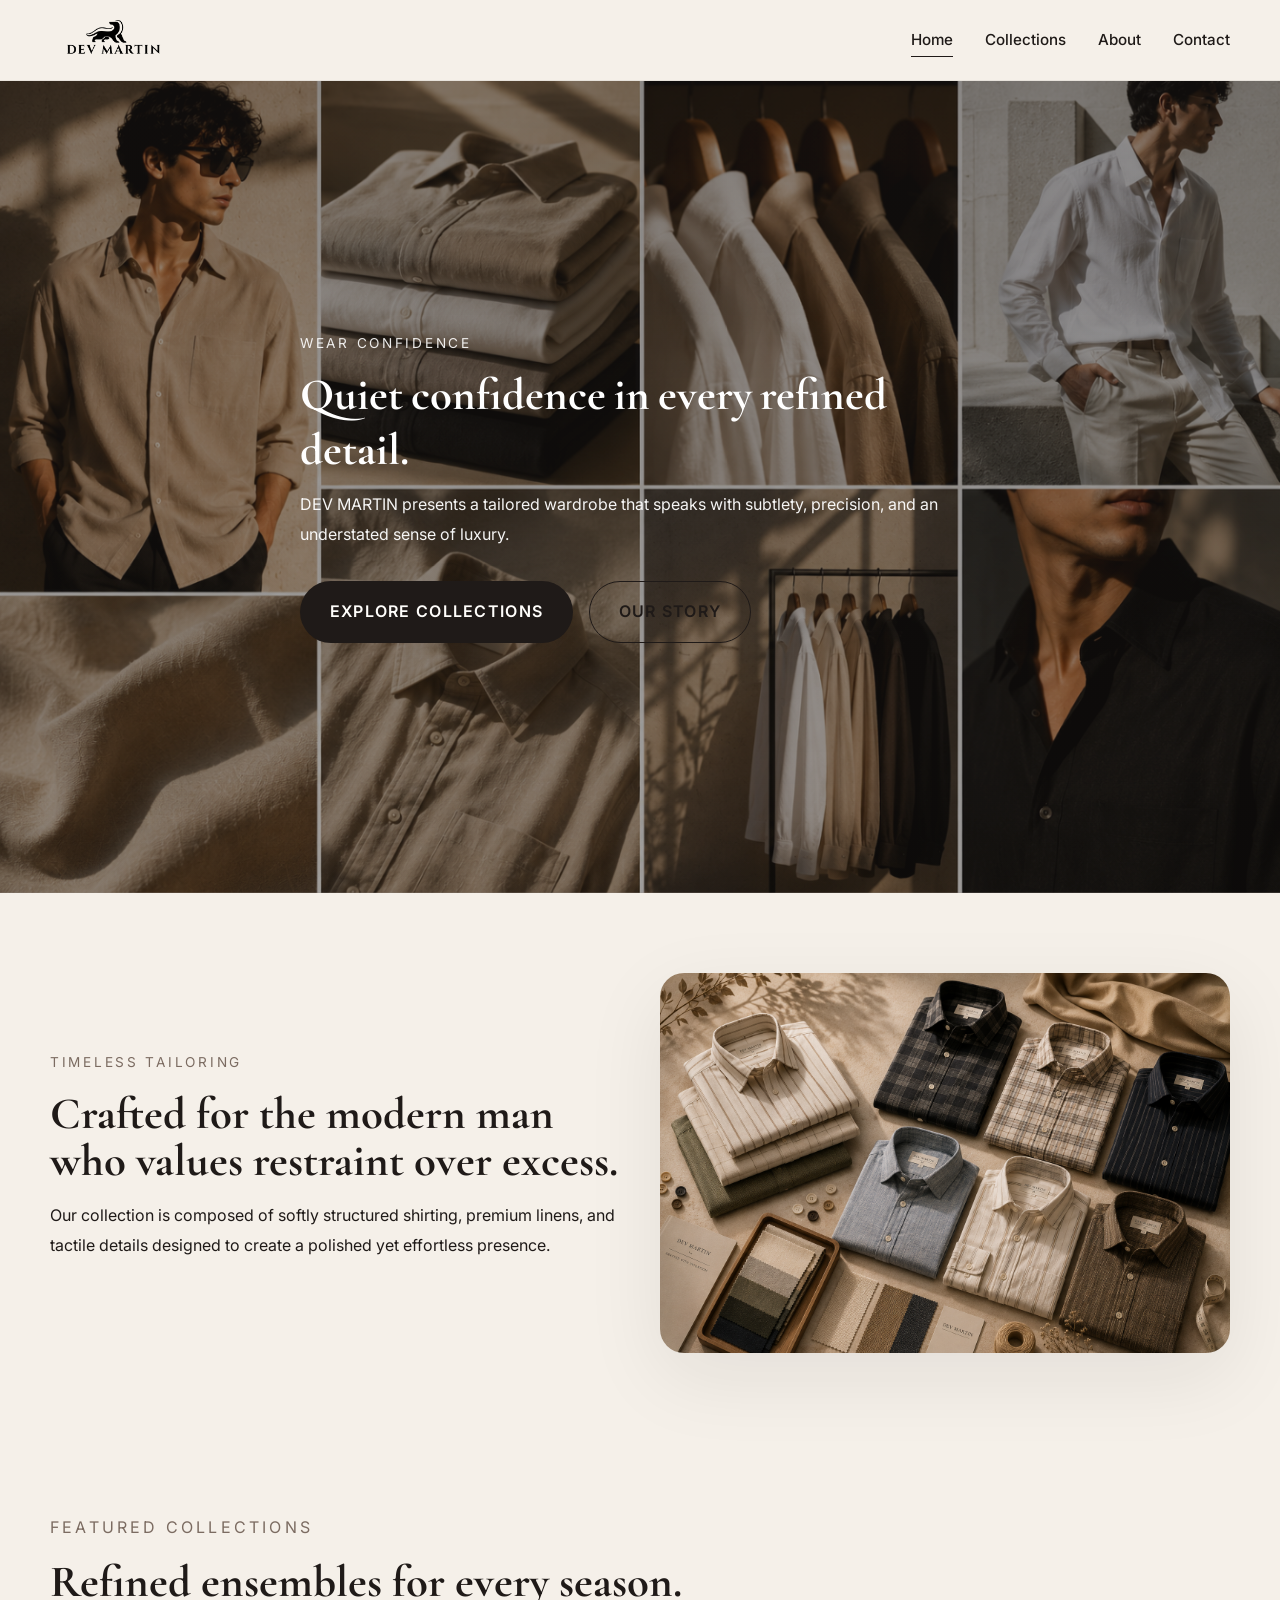
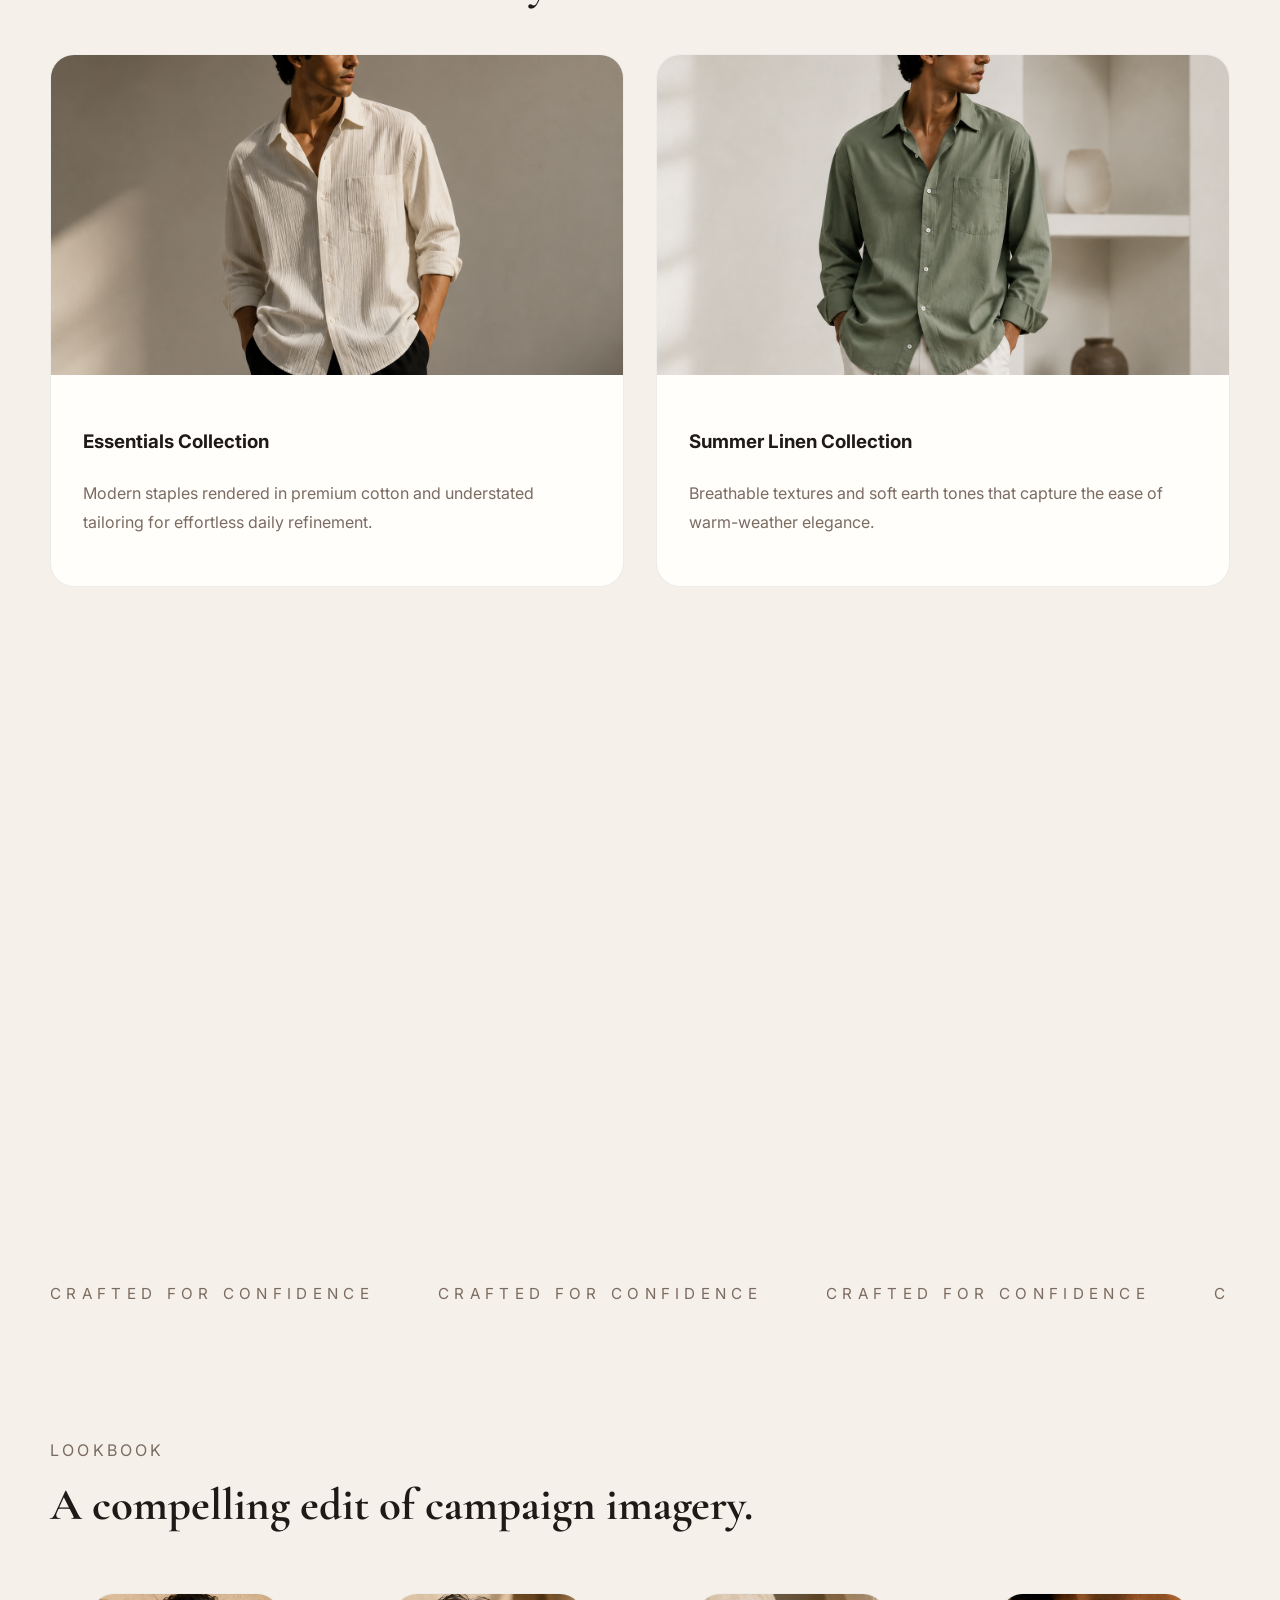
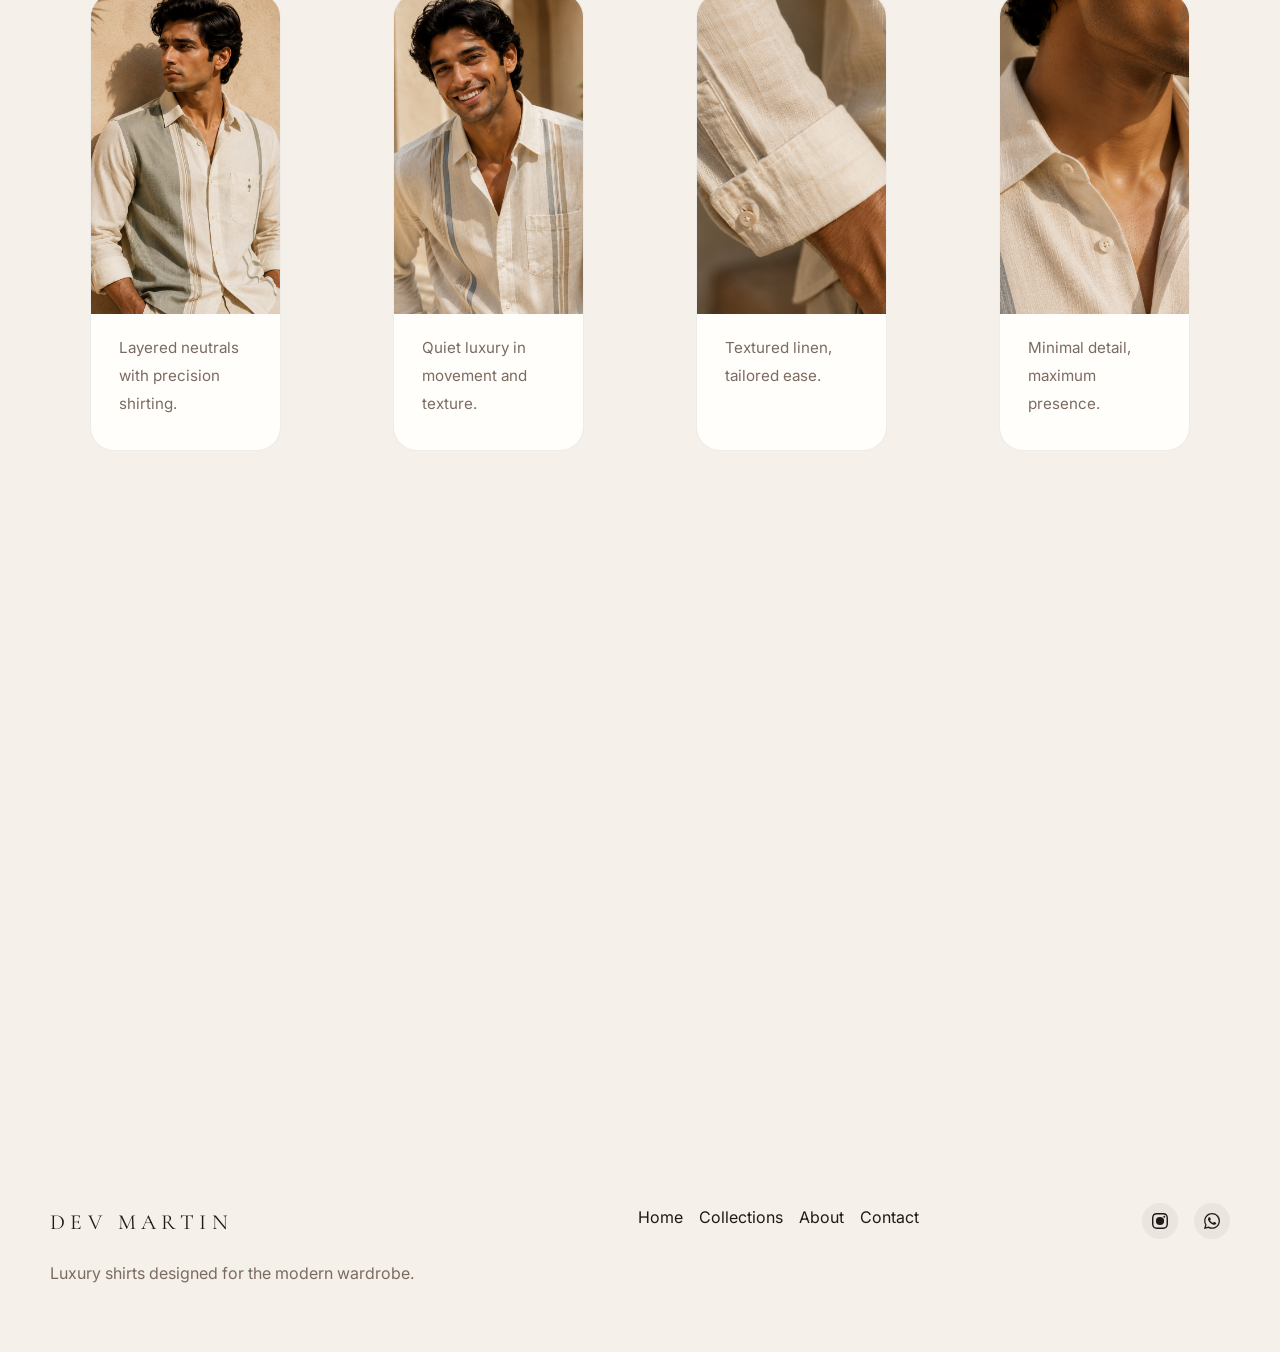
==== commit dfaa5b14: "after git animation update" ====
--- a/index.html
+++ b/index.html
@@ -13,7 +13,7 @@
   <header class="site-header">
     <div class="container header-inner">
       <div class="brand-wrapper">
-        <img src="assets\logos\logo_black.png" alt="Logo" class="brand-logo">
+        <img src="assets/logos/logo_black.png" alt="Logo" class="brand-logo">
         <a href="index.html" class="brand"></a>
       </div>
       <nav class="site-nav">
@@ -71,7 +71,7 @@
         </div>
         <div class="intro-image reveal">
           <!-- About Section Image -->
-          <img src="assets\images\brand_intro.png" alt="Luxury shirt collar detail" loading="lazy">
+          <img src="assets/images/brand_intro.png" alt="Luxury shirt collar detail" loading="lazy">
         </div>
       </div>
     </section>
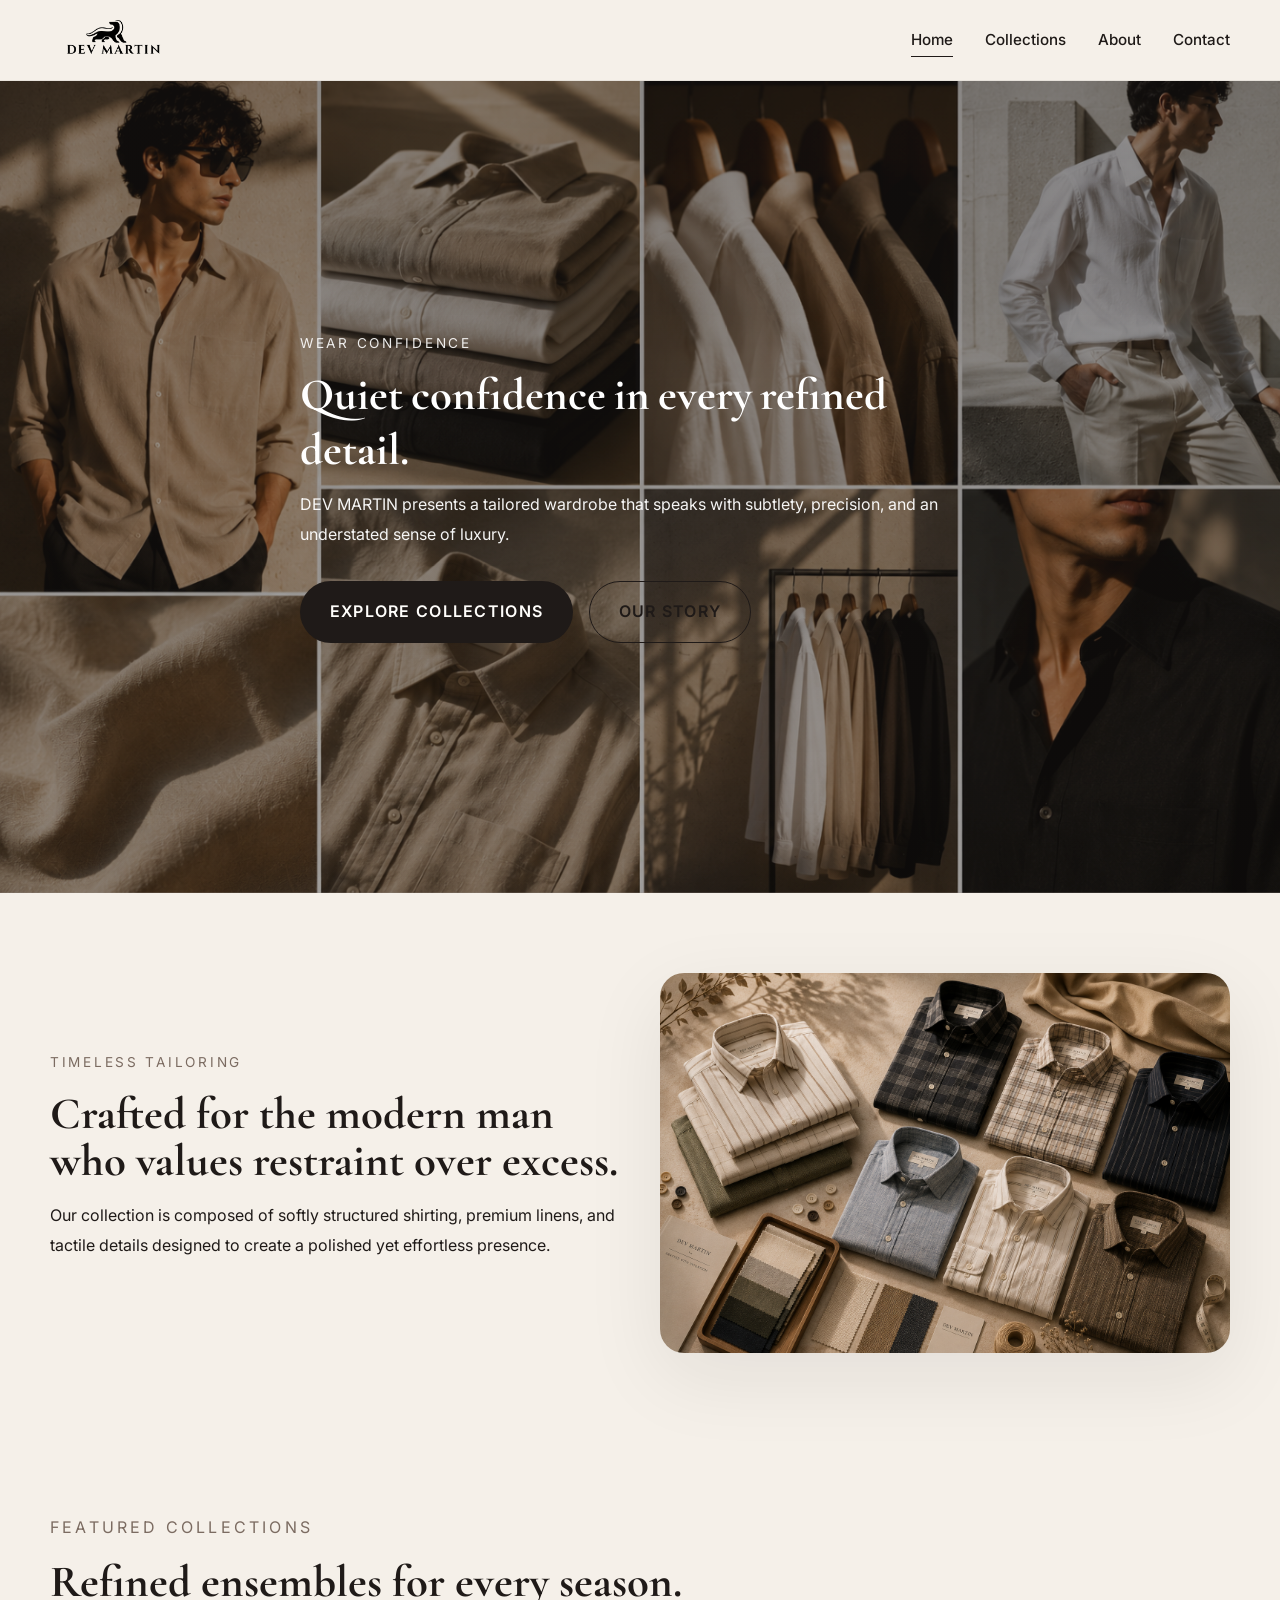
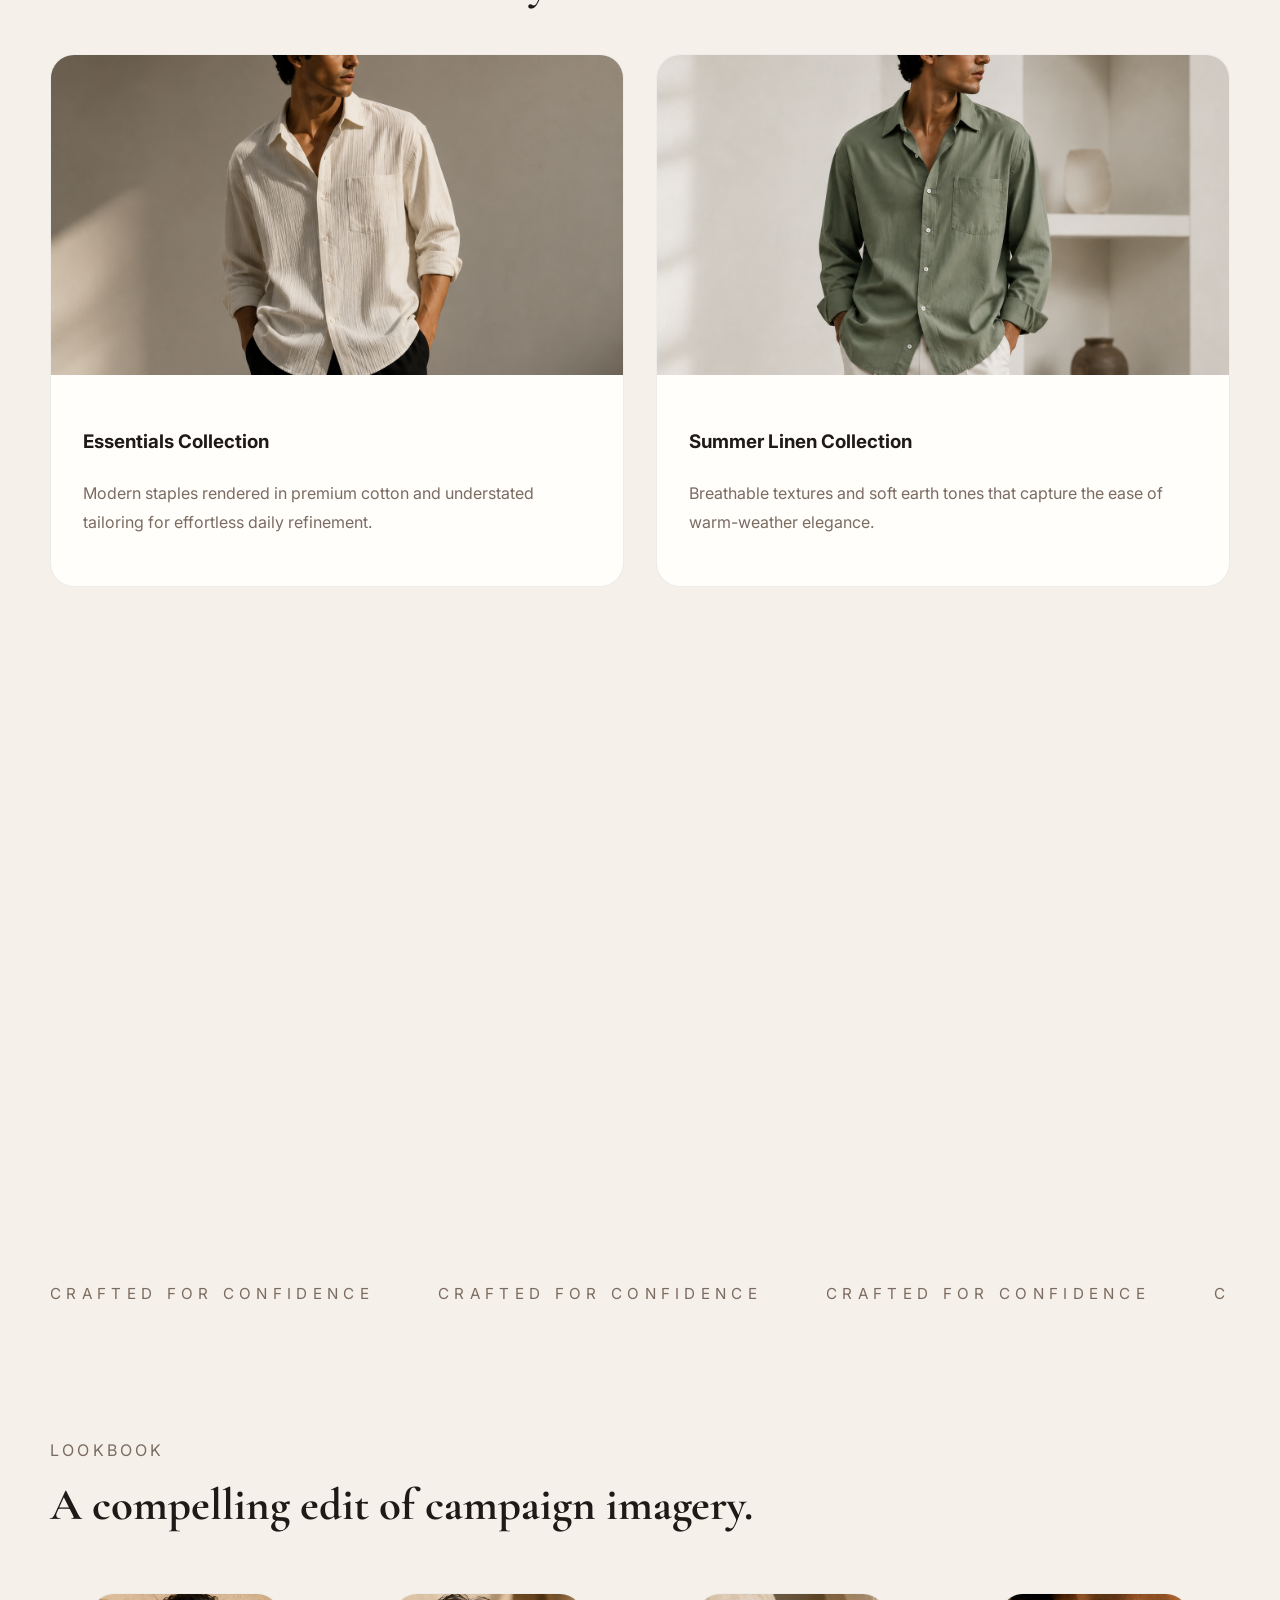
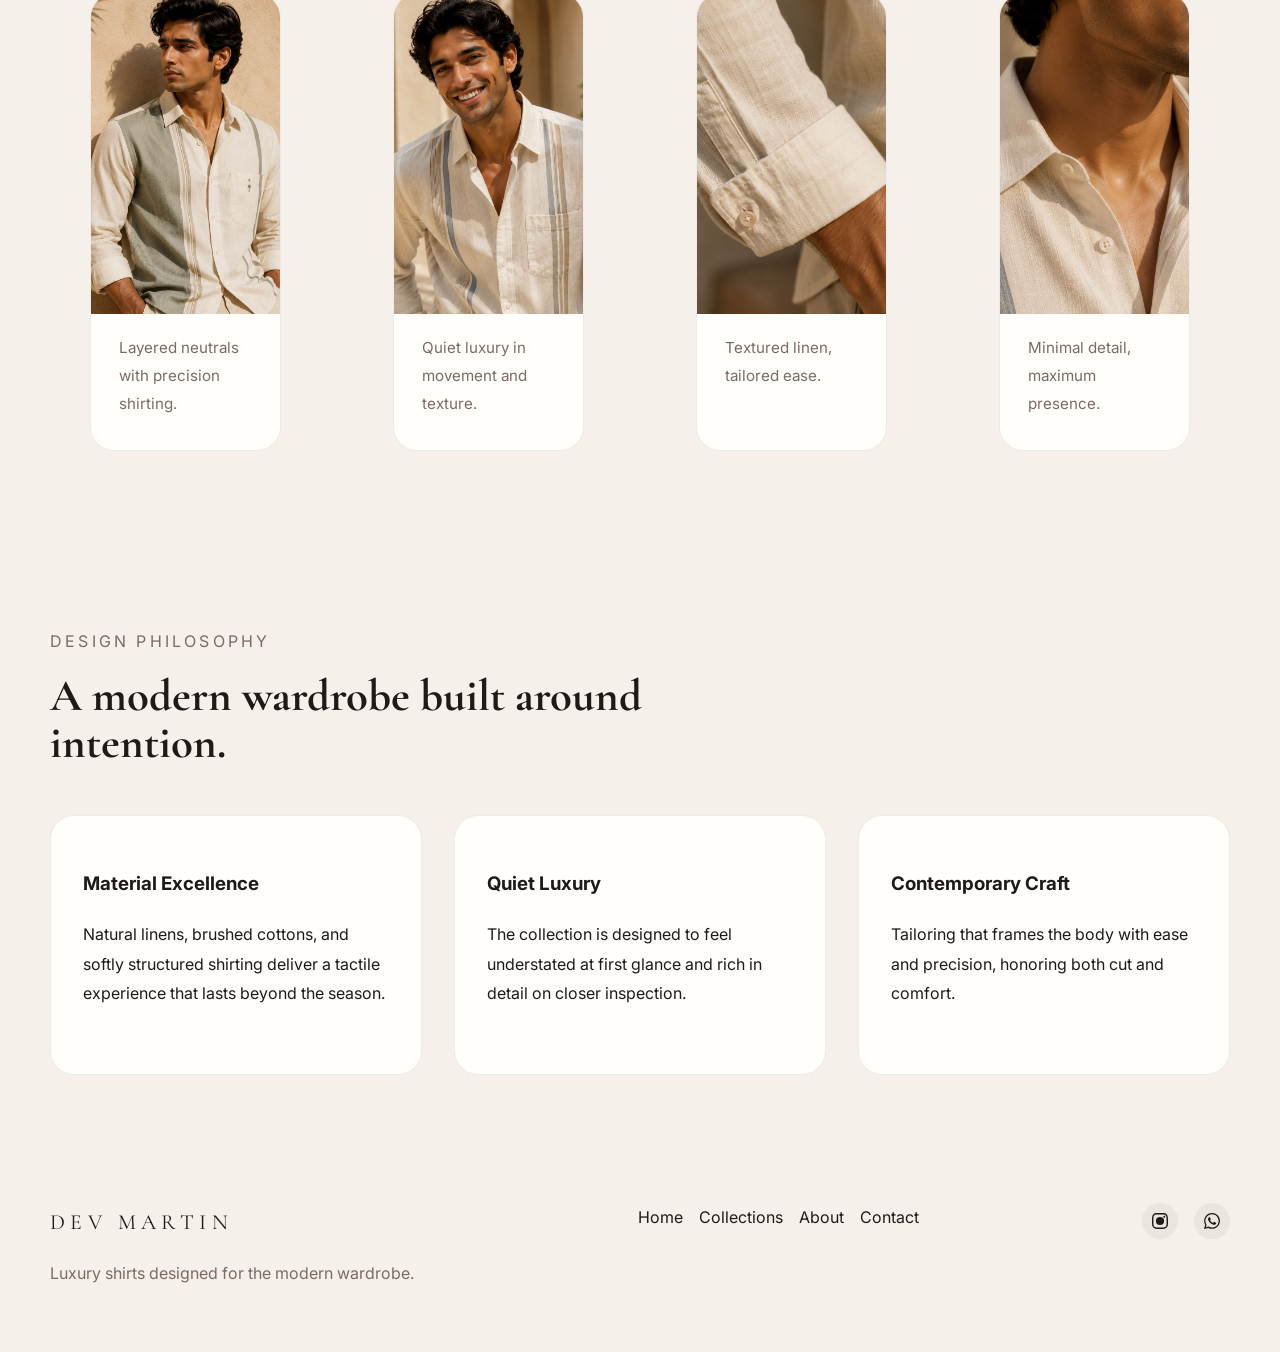
==== commit 6887213a: "google search changes" ====
--- a/index.html
+++ b/index.html
@@ -3,7 +3,9 @@
 <head>
   <meta charset="UTF-8">
   <meta name="viewport" content="width=device-width, initial-scale=1.0">
-  <title>DEV MARTIN | Luxury Shirt Brand</title>
+  <meta name="description" content="DEV MARTIN: Premium luxury shirts crafted for quiet confidence. Timeless tailoring, refined details, and understated elegance for the modern gentleman.">
+  <title>DEV MARTIN | Premium Shirts & Timeless Style</title>
+  <link rel="icon" href="assets/logos/favicon.png" type="image/png">
   <link rel="preconnect" href="https://fonts.googleapis.com">
   <link rel="preconnect" href="https://fonts.gstatic.com" crossorigin>
   <link href="https://fonts.googleapis.com/css2?family=Cormorant+Garamond:wght@500;600;700&family=Inter:wght@300;400;500;600;700&display=swap" rel="stylesheet">
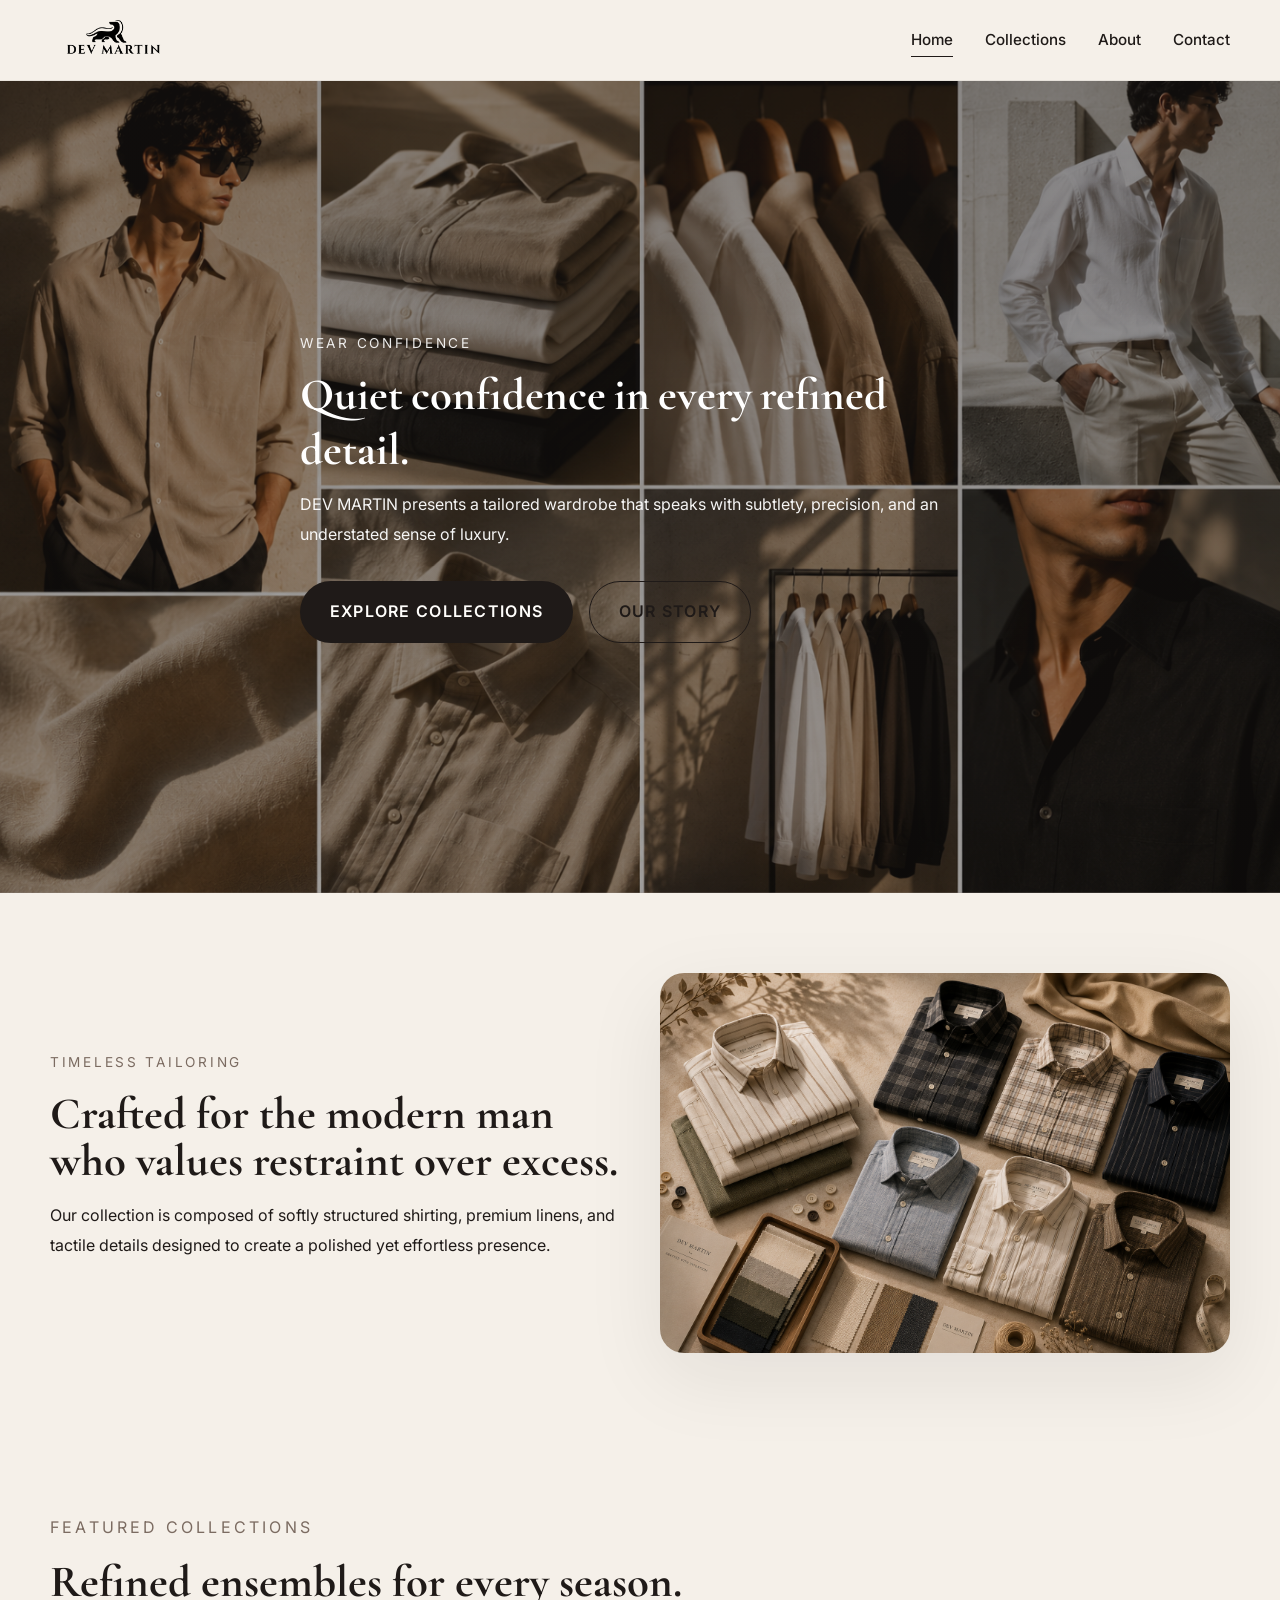
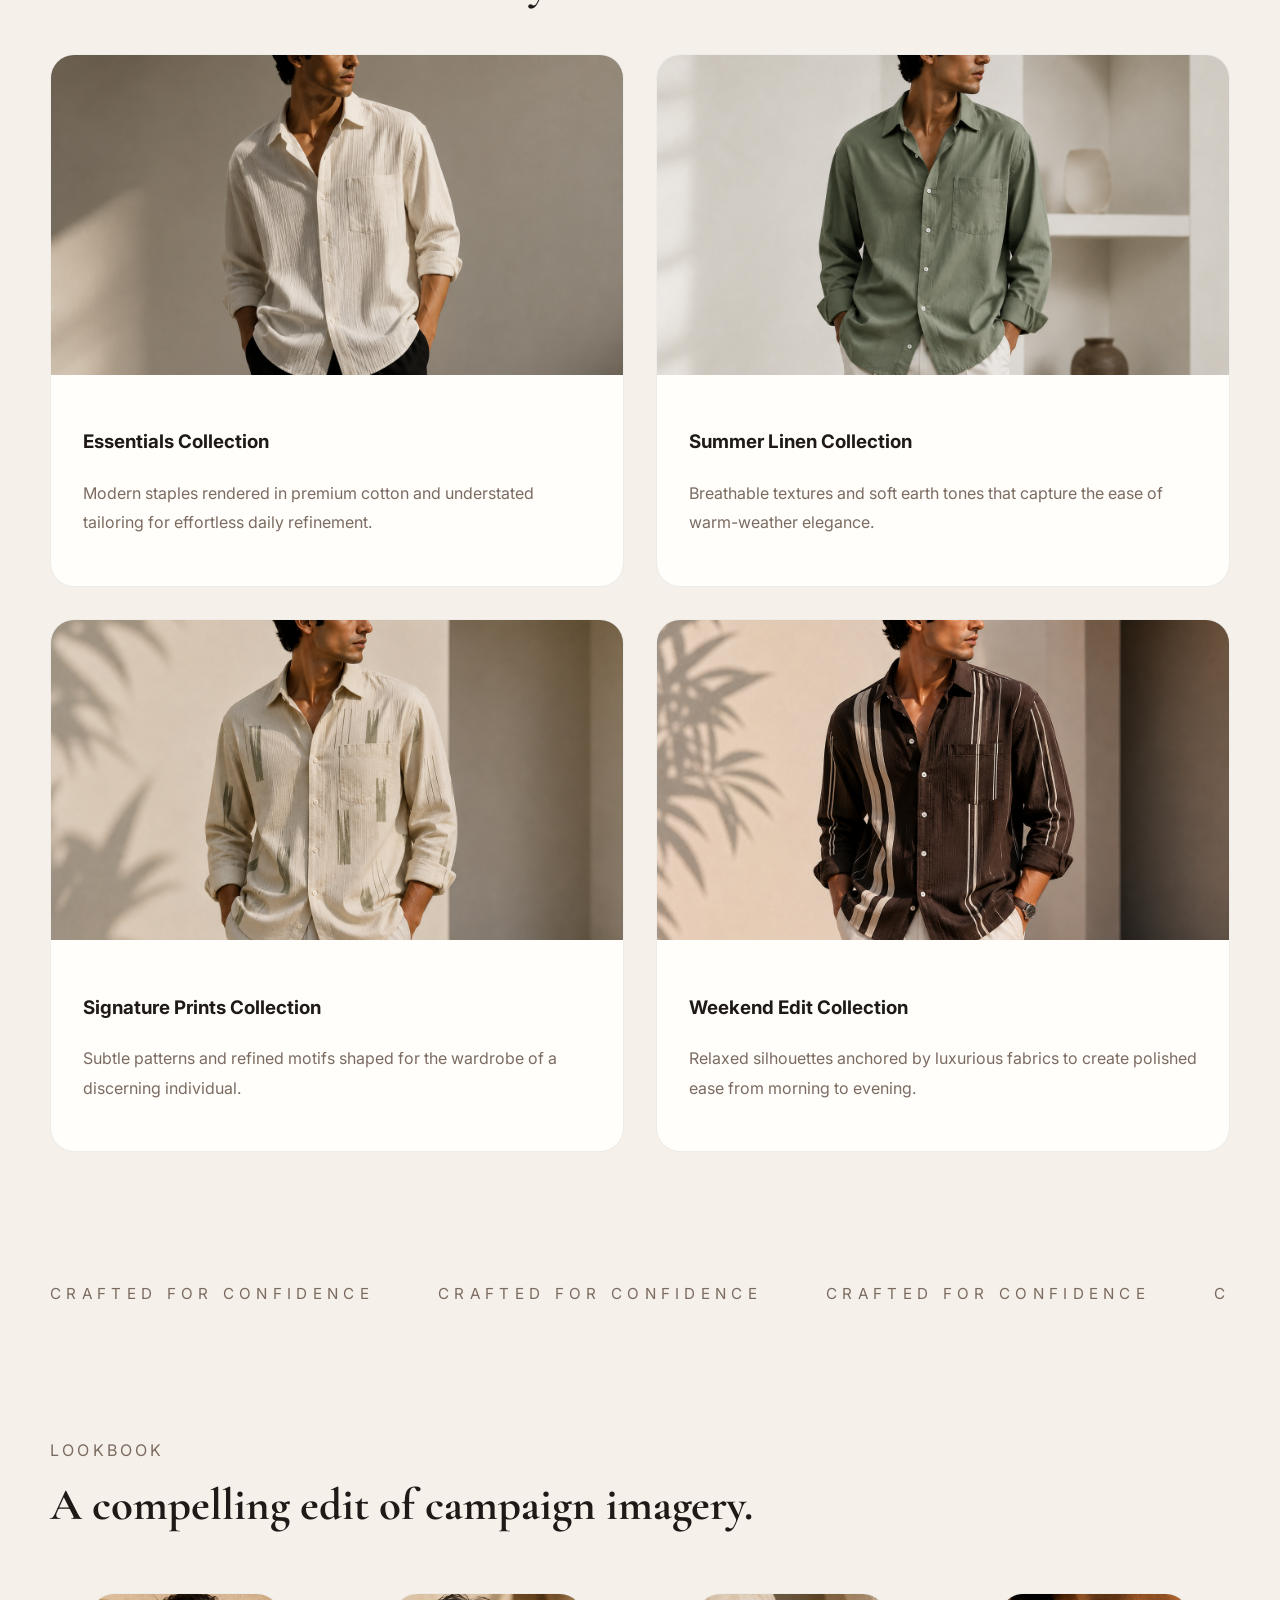
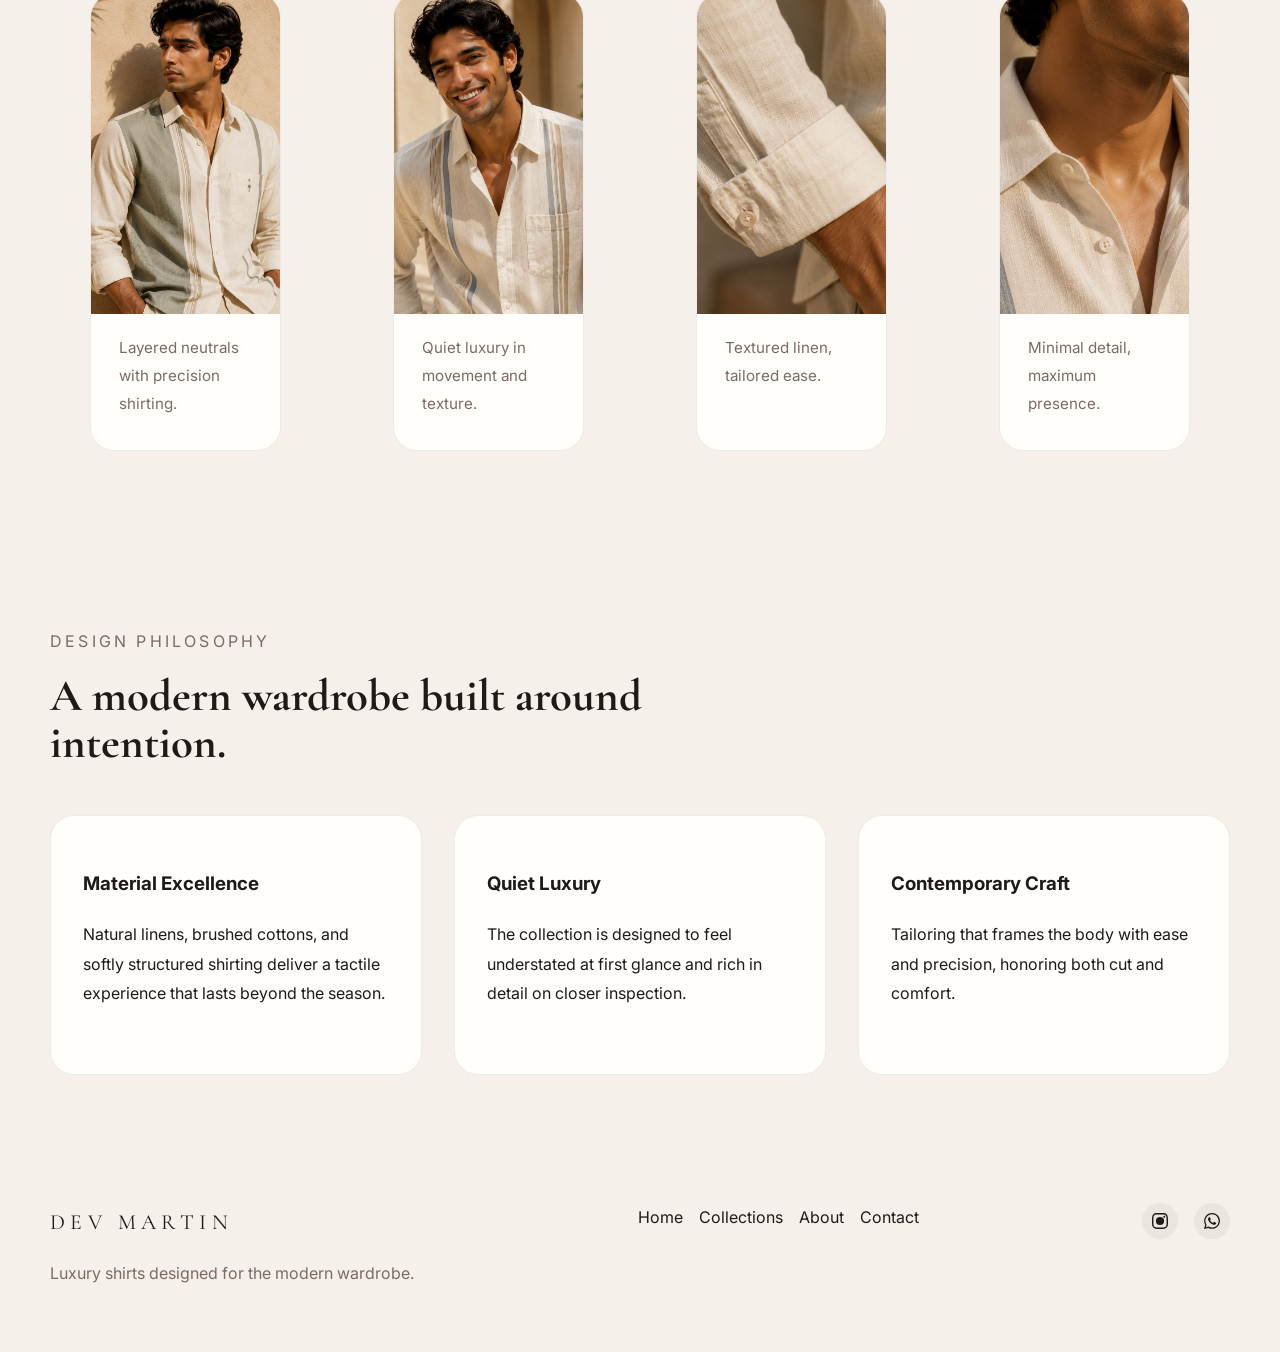
==== commit 23d3be6c: "contact form connected to netlify forms--corrected3" ====
--- a/index.html
+++ b/index.html
@@ -23,7 +23,7 @@
           <li><a href="index.html" class="nav-link">Home</a></li>
           <li><a href="collections.html" class="nav-link">Collections</a></li>
           <li><a href="about.html" class="nav-link">About</a></li>
-          <li><a href="contact.html" class="nav-link">Contact</a></li>
+          <li><a href="/contact" class="nav-link">Contact</a></li>
         </ul>
       </nav>
       <button class="mobile-toggle" aria-label="Open navigation">
@@ -37,7 +37,7 @@
         <li><a href="index.html" class="nav-link">Home</a></li>
         <li><a href="collections.html" class="nav-link">Collections</a></li>
         <li><a href="about.html" class="nav-link">About</a></li>
-        <li><a href="contact.html" class="nav-link">Contact</a></li>
+        <li><a href="/contact" class="nav-link">Contact</a></li>
       </ul>
     </div>
   </header>
@@ -227,7 +227,7 @@
           <p class="eyebrow">Connect with the Brand</p>
           <h2>For press, bespoke inquiries, and editorial collaborations.</h2>
         </div>
-        <a href="contact.html" class="button button-primary">Contact Us</a>
+        <a href="/contact" class="button button-primary">Contact Us</a>
       </div>
     </section>
   </main> -->
@@ -242,7 +242,7 @@
         <a href="index.html">Home</a>
         <a href="collections.html">Collections</a>
         <a href="about.html">About</a>
-        <a href="contact.html">Contact</a>
+        <a href="/contact">Contact</a>
       </div>
       <div class="footer-social">
         <a id="instagramLink" href="https://www.instagram.com/dev_martin2026" class="social-link" aria-label="Instagram" target="_blank" rel="noreferrer noopener">
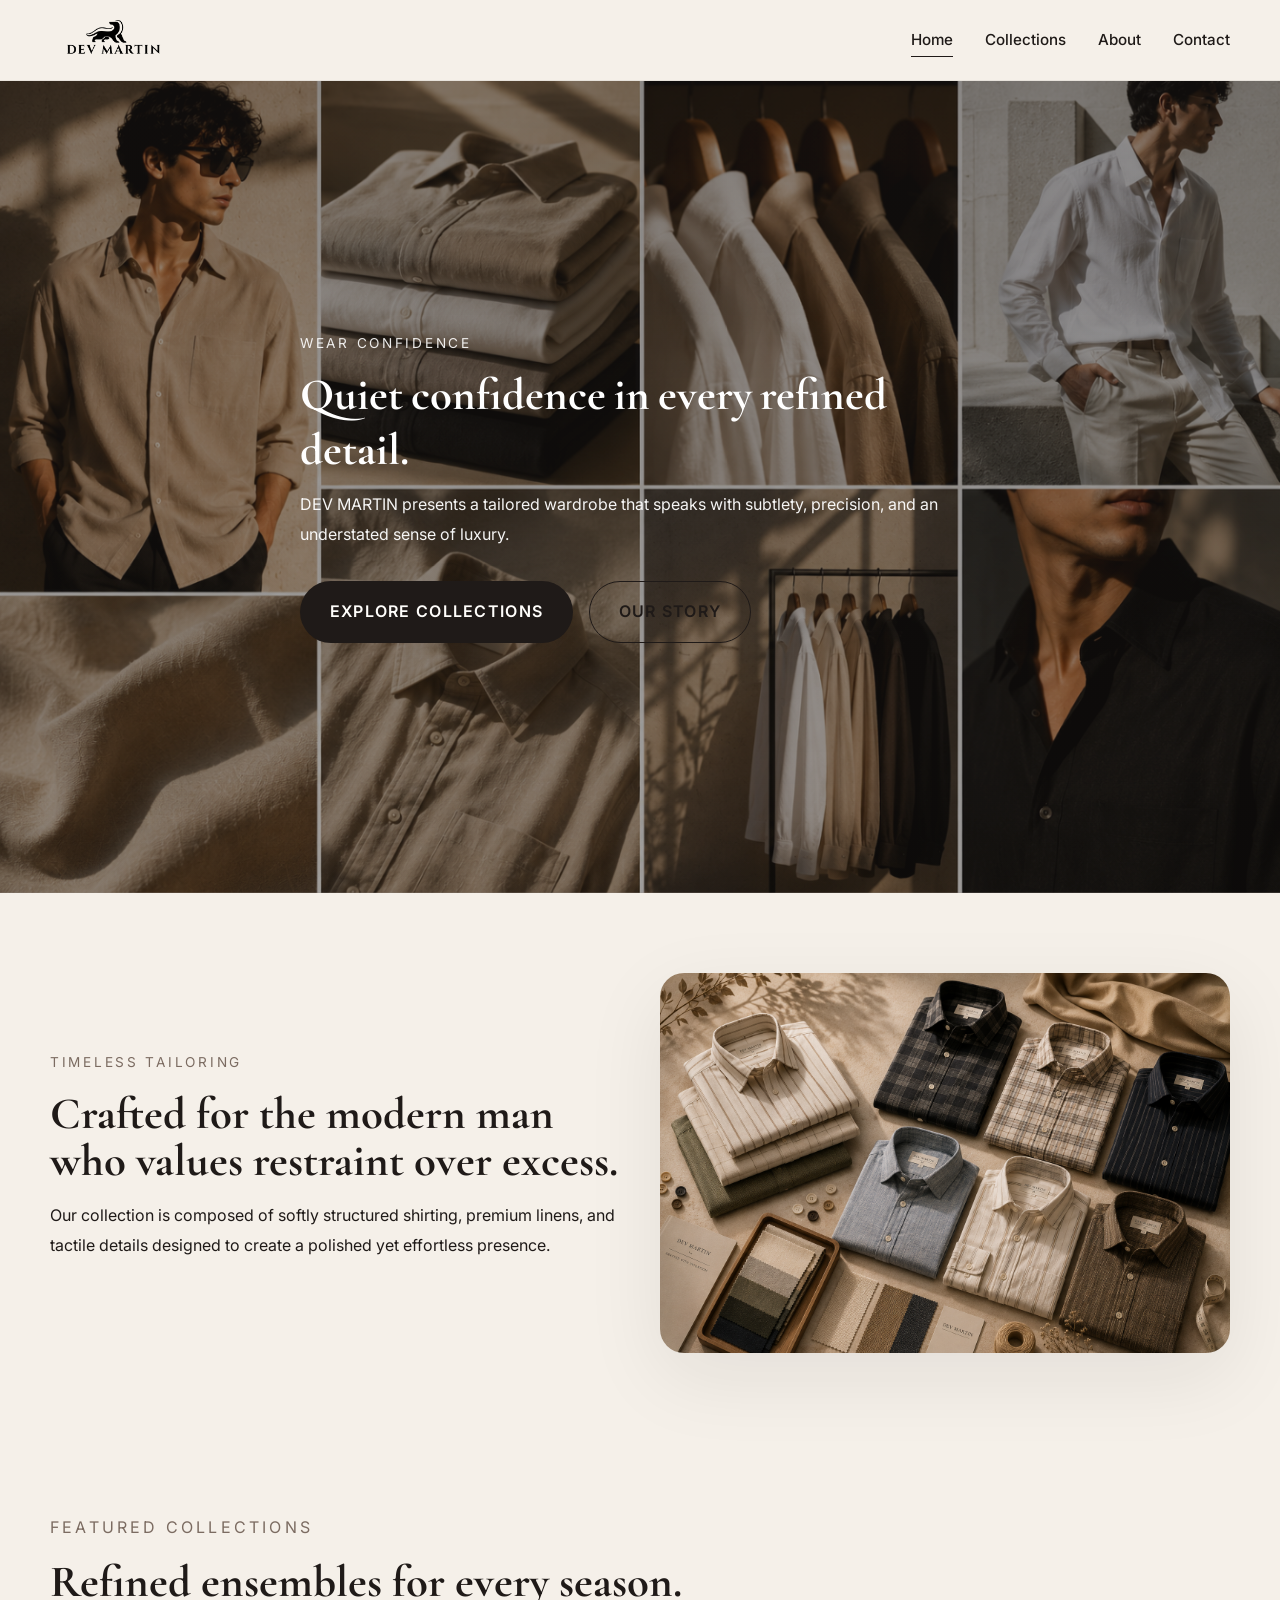
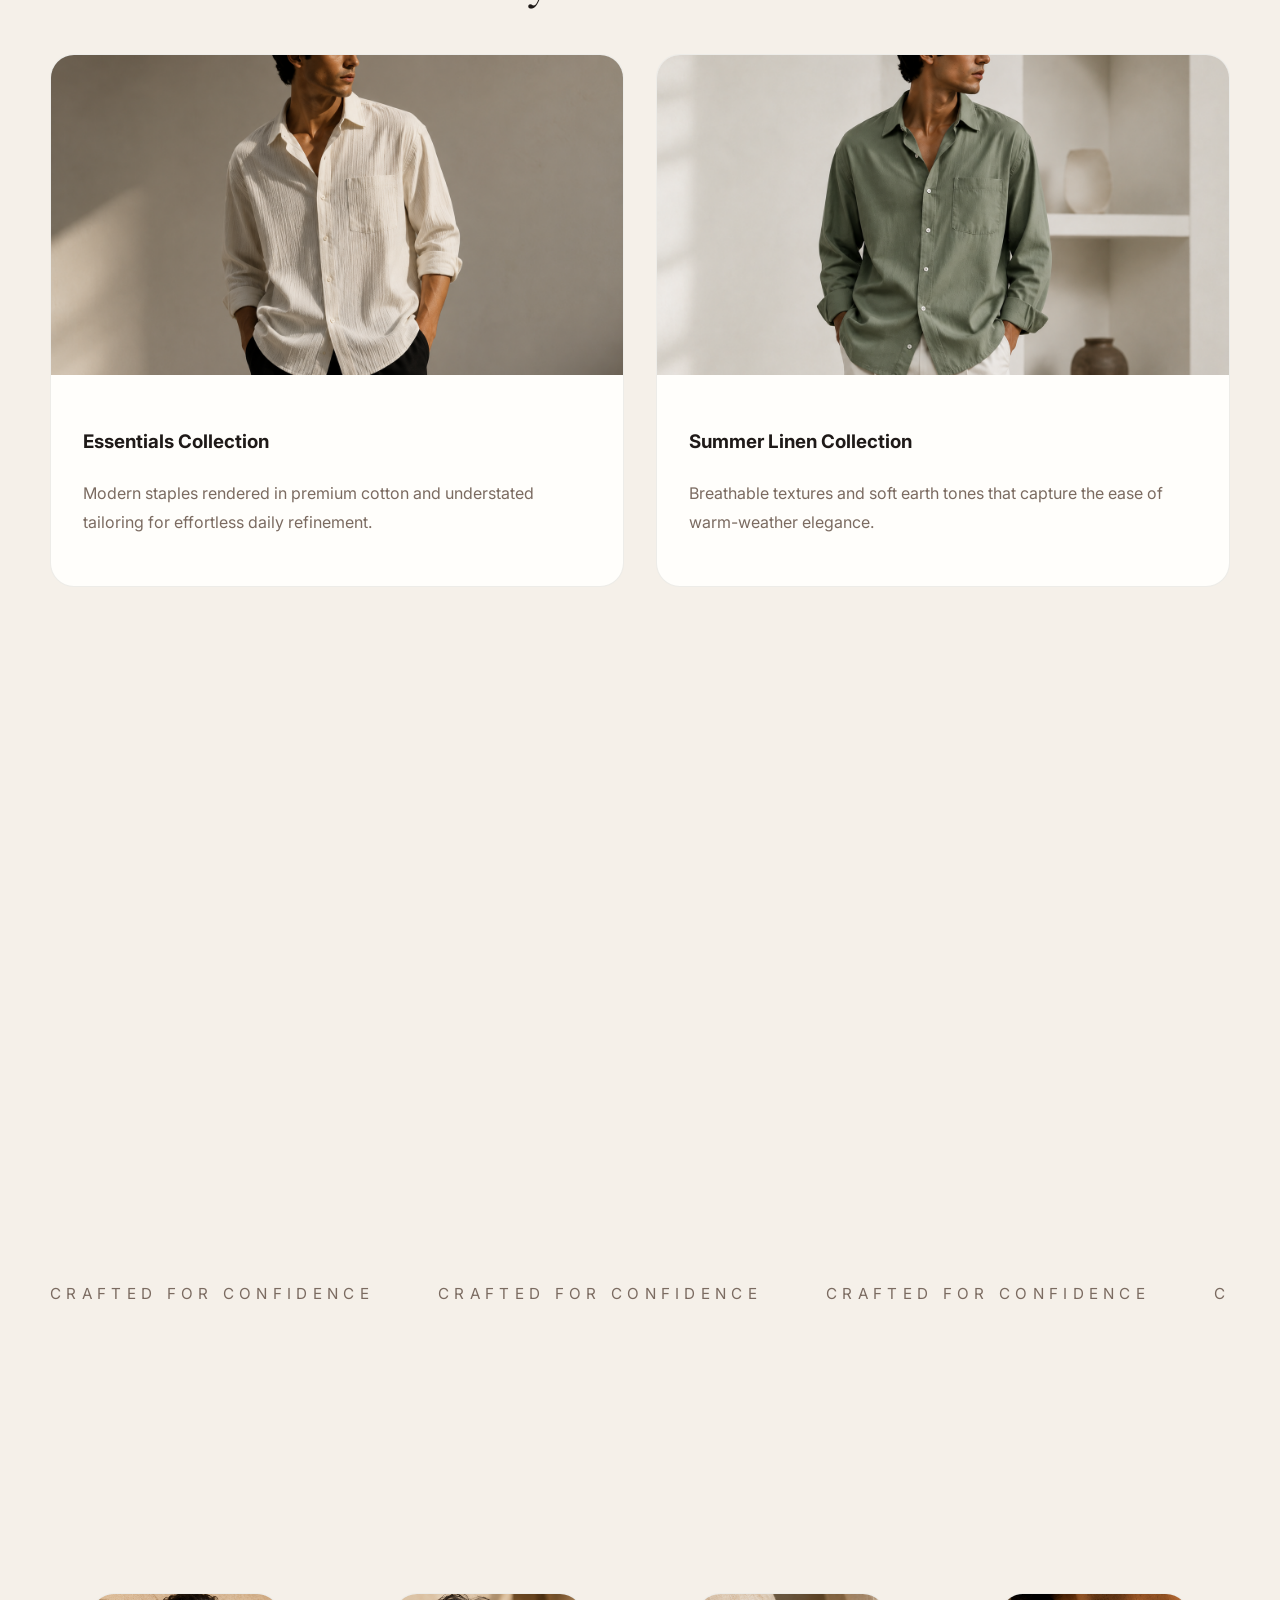
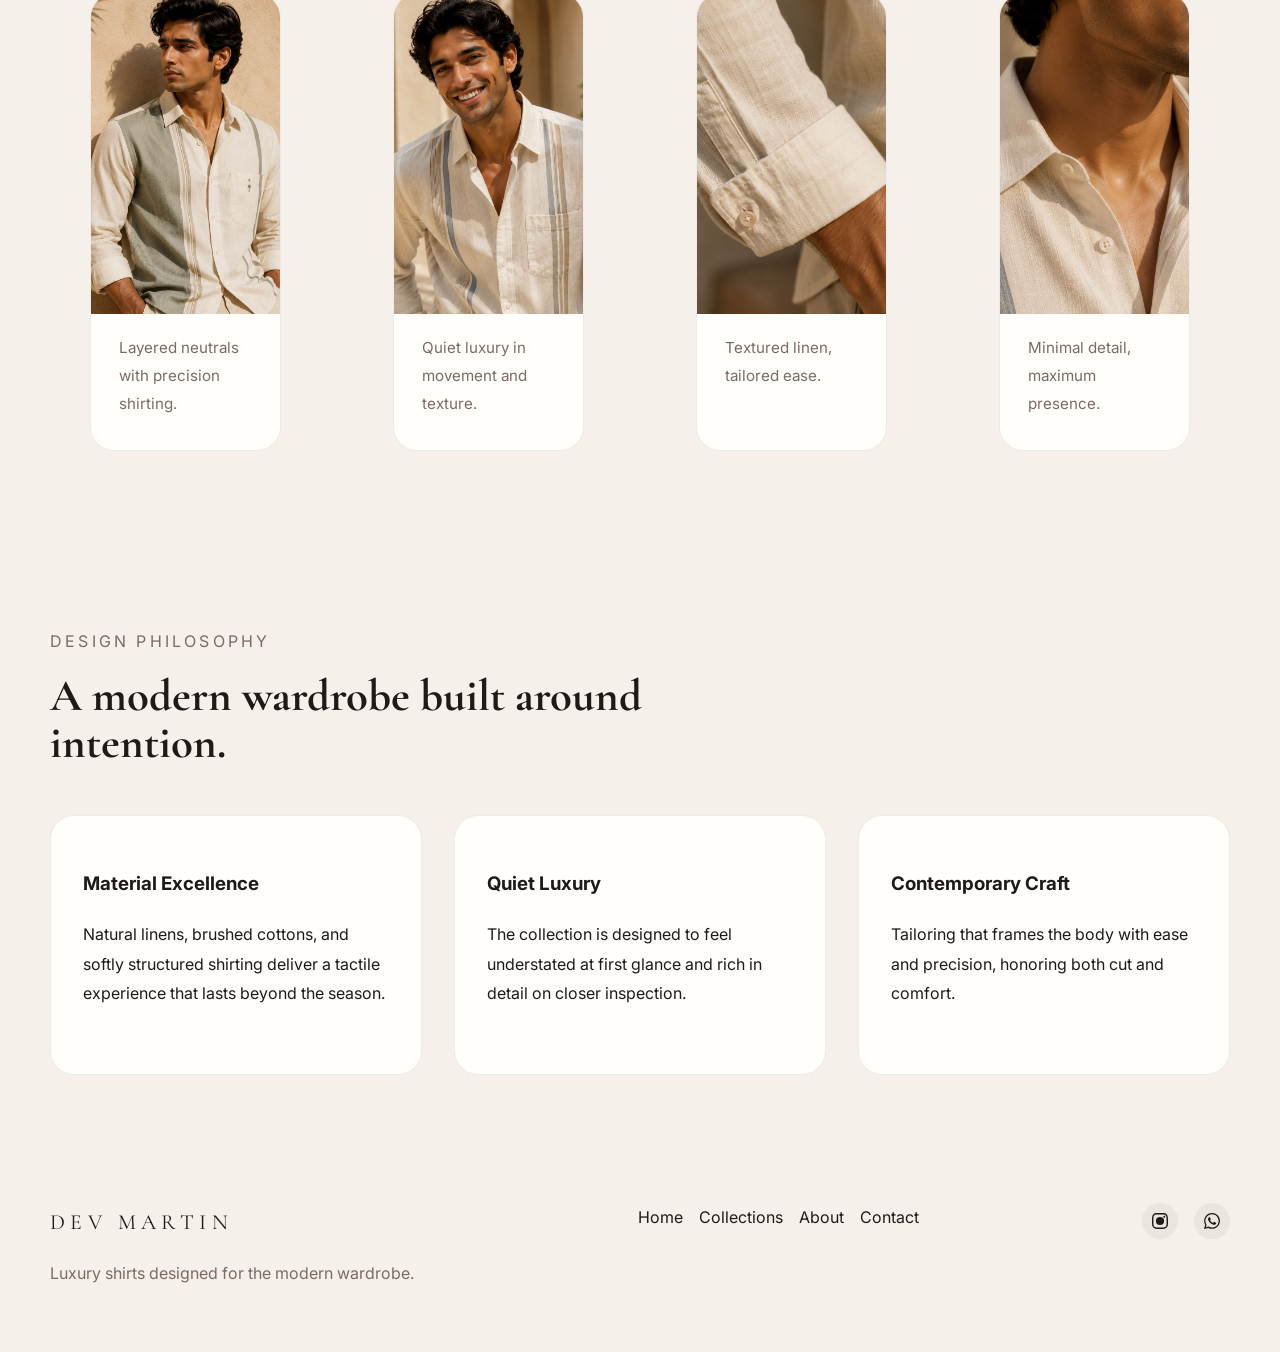
==== commit 44611cb9: "all anomalies corrected. inline success message" ====
--- a/index.html
+++ b/index.html
@@ -5,7 +5,7 @@
   <meta name="viewport" content="width=device-width, initial-scale=1.0">
   <meta name="description" content="DEV MARTIN: Premium luxury shirts crafted for quiet confidence. Timeless tailoring, refined details, and understated elegance for the modern gentleman.">
   <title>DEV MARTIN | Premium Shirts & Timeless Style</title>
-  <link rel="icon" href="assets/logos/favicon.png" type="image/png">
+  <link rel="icon" href="assets/logos/logo_black.png" type="image/png">
   <link rel="preconnect" href="https://fonts.googleapis.com">
   <link rel="preconnect" href="https://fonts.gstatic.com" crossorigin>
   <link href="https://fonts.googleapis.com/css2?family=Cormorant+Garamond:wght@500;600;700&family=Inter:wght@300;400;500;600;700&display=swap" rel="stylesheet">
